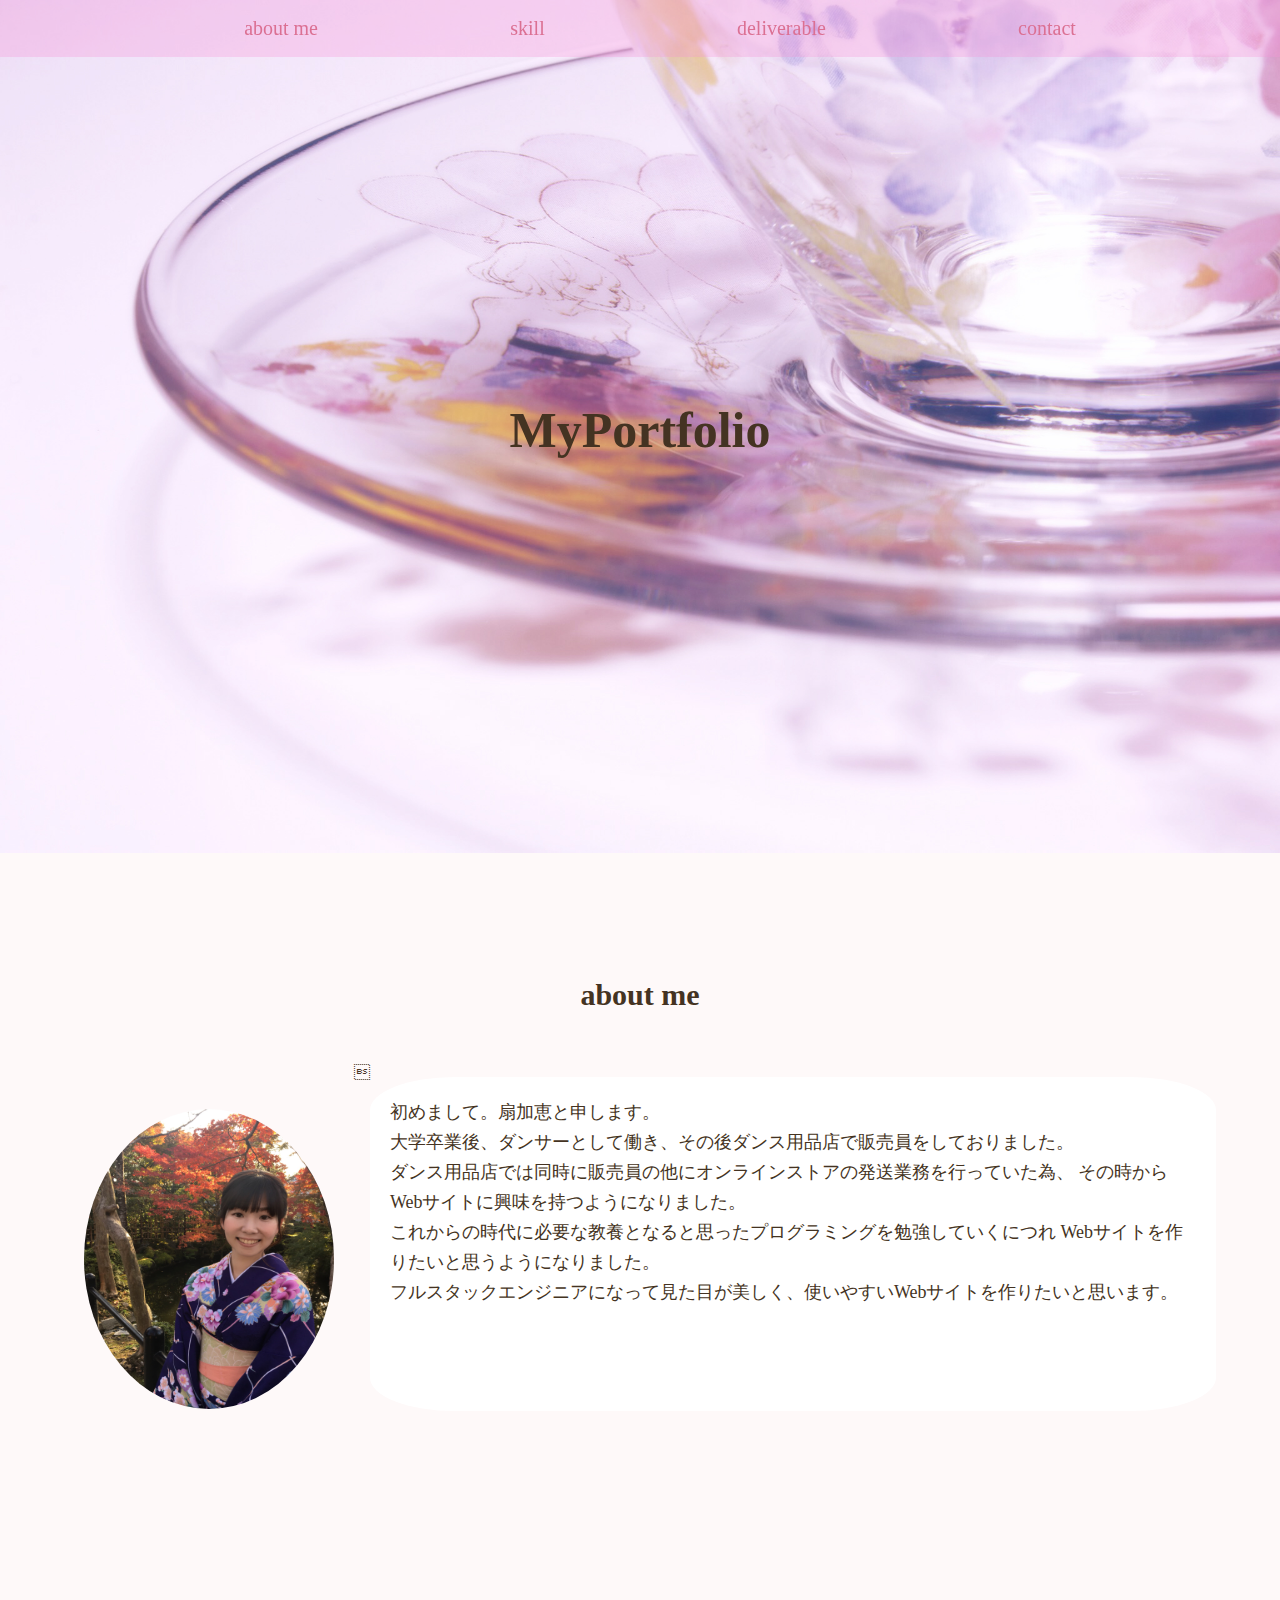
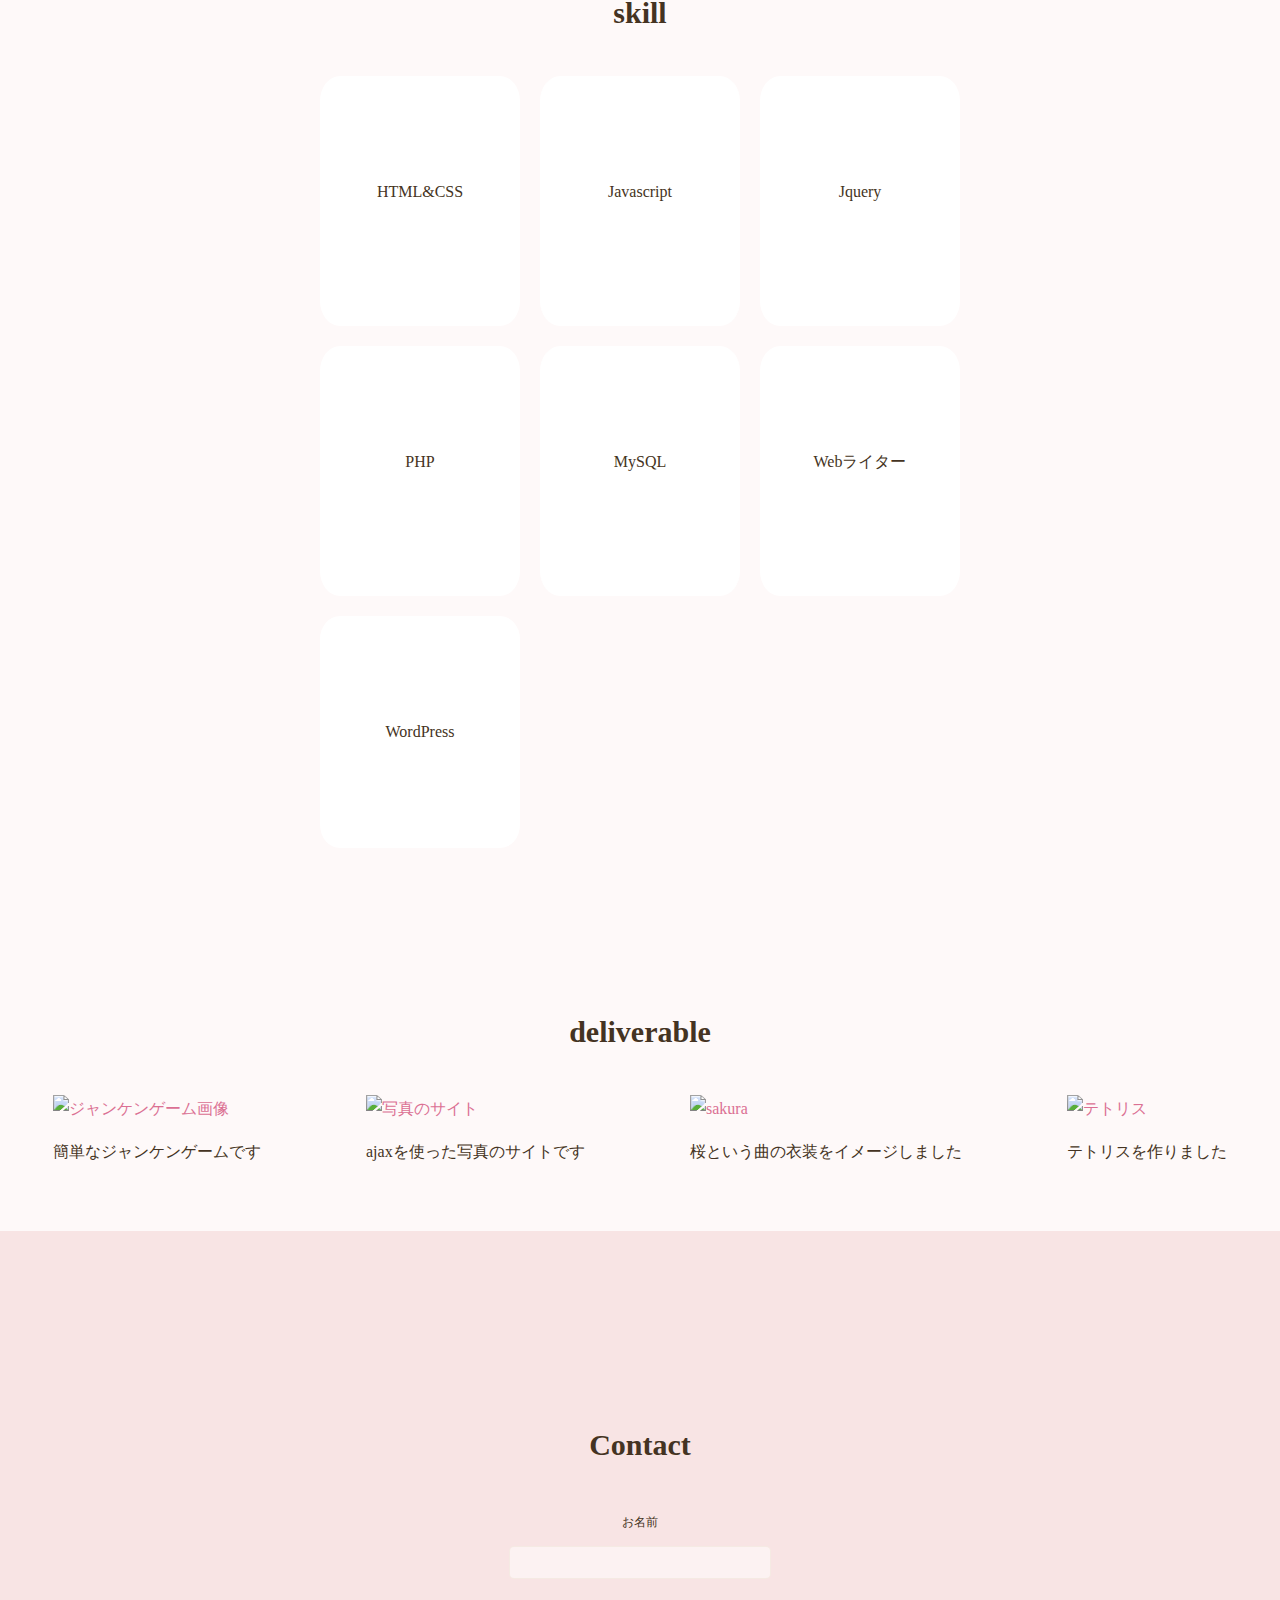
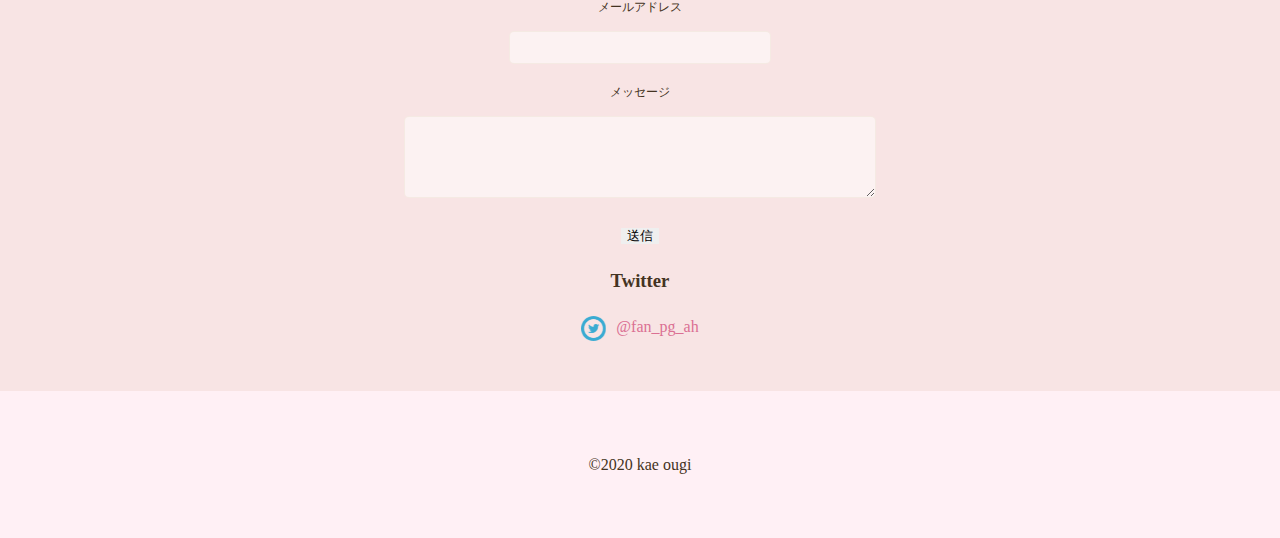
==== index.html @ e1517e0e "訂正 :wq" ====
<!DOCTYPE html>
<html lang="ja">
<head>
  <meta charset="UTF-8">
  <meta name="viewport" content="width=device-width, initial-scale=1.0">
  <title>portfolio</title>
  <link rel="stylesheet" href="css/style.css">
</head>
<body>
 <header>
  <nav>
    <ul class="main-nav">
      <div class="point">
        <li><a href="#about">about me</a></li>
      </div>
      <div class="point">
        <li><a href="#skill">skill</a></li>
      </div>
      <div class="point">
        <li><a href="#deliverable">deliverable</a></li>
      </div>
      <div class="point">
        <li><a href="#contact">contact</a></li>
      </div>
    </ul>
</nav>

 </header>
  <main>
      <div class="headerImg">
        <img src="img/p4031.jpg" alt="ポートフォリオ ホーム">
          <h1> MyPortfolio</h1>
      </div>


  <section class="content-section" id="about">
    <h2 class="title">about me</h2>
    <div class="profile_details">
      <!-- <img class="profile"src="img/flower201261777_TP_V.jpg" alt="プロフィール"> -->
      <img class="picture"src="img/IMG_1285.jpeg" alt="顔写真">
      <p>
        初めまして。扇加恵と申します。
        <br>
        大学卒業後、ダンサーとして働き、その後ダンス用品店で販売員をしておりました。
        <br>
        ダンス用品店では同時に販売員の他にオンラインストアの発送業務を行っていた為、
        その時からWebサイトに興味を持つようになりました。
        <br>
        これからの時代に必要な教養となると思ったプログラミングを勉強していくにつれ
        Webサイトを作りたいと思うようになりました。
        <br>
        フルスタックエンジニアになって見た目が美しく、使いやすいWebサイトを作りたいと思います。
      </p>
    </div>
  </section>
  <section class="content-section" id="skill">
    <h2 class="title">skill</h2>
    <div class="container">
      <div class="box">
        <p>HTML&CSS</p>
      </div>
      <div class="box">
        <p>Javascript</p>
      </div>
      <div class="box">
        <p>Jquery</p>
      </div>
      <div class="box">
        <p>PHP</p>
      </div>
      <div class="box">
        <p>MySQL</p>
      </div>
      <div class="box">
        <p>Webライター</p>
      </div>
      <div class="box">
        <p>WordPress</p>
      </div>
    </div>
  </section>
  <section class="content-section" id="deliverable">
    <h2 class="title">deliverable</h2>
    <div class="sakuhinn">
      <div class="zyanken work">
        <a target="_blank" href="zyankengame/index.html" >
          <img src="img/ジャンケンゲーム.png"  alt="ジャンケンゲーム画像" width=250px height=200px >
          <p>簡単なジャンケンゲームです</p>
        </a>
      </div>
      <div class="ajax work">
        <a target="_blank" href="sample04/index.html">
          <img src="img/ajaxを使った写真サイト.png" alt="写真のサイト"width=250px height=200px >
          <p>ajaxを使った写真のサイトです</p>
        </a>
      </div>
      <div class="sakura work">
        <a target="_blank" href="sakura/index.html">
          <img src="img/桜.png" alt="sakura"width=250px height=200px >
          <p>桜という曲の衣装をイメージしました</p>
        </a>
      </div>
      <div class="Tetris work">
        <a target="_blank" href="Tetris/index.html">
          <img src="img/テトリス.png" alt="テトリス"width=250px height=200px >
          <p>テトリスを作りました</p>
        </a>
      </div>
      
    </div>
  </section>
  <section class="content-section" id="contact">
    <div class="wrapper">
      <h2 class="title">Contact</h2>
      <form action="#">
          <div>
              <label for="name">お名前</label>
              <input type="text" id="name" name="your-name">
          </div>

          <div>
              <label for="email">メールアドレス</label>
              <input type="email" id="email" name="your-email">
          </div>

          <div>
              <label for="message">メッセージ</label>
              <textarea id="message" name="your-message"></textarea>
          </div>

          <input type="submit" class="button" value="送信">
      </form>
      <section id="sns">
        <div class="wrapper">
            <div class="sns-box">
                <h3 class="sub-title">Twitter</h3>
                <a class="twitter-timeline" data-height="315" href="https://twitter.com/fan_pg_ah" target="_blank"><img src="img/twitterのフリーアイコン素材.png">@fan_pg_ah</a> 
            </div>
        </div>
    </section>
  </div>
  </section>
</main>
<footer>
  &copy;2020 kae ougi
</footer>
<script src="js/jquery.min.js"></script>
<script>
  $(function(){
    $('h1').hide().fadeIn(3000);
  });

</script>
  
</body>
</html>
---- css/style.css ----
@charset "UTF-8";
html{
  font-size: 10px;
}
body{
  margin: 0;
  padding: 0;
  font-family: 'Philosopher', serif;
  color: #432;
  background: rgba(252, 227, 227, 0.201);
  line-height: 1.7em;
  font-size: 1.6rem;
}
header{
  background-color:rgba(250, 148, 216, 0.31);
  width: 100%;
  position: fixed;
  top: 0;
  z-index: 100;
}
.title{
  font-weight: bold;
  font-size: 3rem;
  text-align: center;
  margin: 5rem 0;
  padding-top: 2rem;
}
a {
  text-decoration: none;
  color:palevioletred
}
.headerImg{
  position: relative;
}
.headerImg h1{
  position: absolute;
  top:50%;
  left: 50%;
  transform: translate(-50%,-50%);
  margin:0;
  padding:0;
  font-size: 5rem;
}
.headerImg img{
  width: 100%;
}
.main-nav{
  display: flex;
  width: 80%;
  margin:1.5rem auto;
  list-style: none;
  justify-content: space-around;
  font-size: 2rem;
}
.content-section{
  padding: 5rem 0;
}
.point{
  cursor: pointer;
}
.profile_details{
  display: flex;
  justify-content: space-around;
  width: 90%;
  margin: 0 auto;
}
.profile_details p{
  background-color: white;
  width: 70%;
  padding: 2rem;
  font-size: 1.8rem;
  border-radius: 10%;
  line-height: 3rem;
}
.profile_details .picture{
  width: 25rem;
  height: 30rem;
  border-radius: 50%;
  padding: 2rem;
  margin-top: 3rem;
}
#skill >.container{
  display: grid;
  grid-template-columns: repeat(3,20rem);
  grid-template-rows: repeat(2,25rem);
  gap: 2rem ;
  justify-content: center;
  align-content: center;
}
.container >.box{
  background: white;
  border-radius: 10%;
  text-align: center;
  line-height: 20rem;
}

.sakuhinn{
  display: flex;
  justify-content: space-around;
}
.sakuhinn :hover{
  opacity: 0.8;
}
.sakuhinn p{
  text-align: center;
  color: #432;
}

#contact > .wrapper{
  text-align: center;
}

#contact {
  background-image: url(../img/NS6012_otoomenosusume_TP_V.jpg);
  background-color: rgba(247, 224, 224, 0.886);
  background-blend-mode: soft-light;
  min-height: 60rem;
  padding-bottom: 5rem;
}
#contact .title{
  padding-top: 10rem;
}

form div {
  margin-bottom: 1.5rem;
}
label {
  font-size: 1.2rem;
  margin-bottom: 10px;
  display: block;
}
input[type="text"],
input[type="email"],
textarea {
  background: rgba(255,255,255,.5);
  border: 1px rgba(238, 226, 211, 0.468) solid;
  border-radius: 0.5rem;
  padding: 1rem;
  font-size: 1rem;
}
input[type="text"],
input[type="email"] {
  width: 100%;
  max-width: 24rem;
}
textarea {
  width: 100%;
  max-width: 45rem;
  height: 6rem;
}
input[type="submit"] {
  border: none;
  cursor: pointer;
  line-height: 1;
}
.twitter-timeline img{
  width: 2.5rem;
  height: 2.5rem;
  vertical-align: middle;
  margin-right: 1rem;
}
footer{
  padding: 6rem 0;
  background: lavenderblush;
  text-align: center;
}

/* モバイル */
@media only screen and (max-width:600px){
  html{
    font-size: 6px;
  }
  body{
    margin: 0;
  }
  .main-nav{
    margin: 2rem auto;
    text-align: center;
  }
  .profile_details{
    display: flex;
    flex-direction: column;
  }
  .profile_details p{
    padding: 3rem;
    line-height: 6rem;
    font-size: 2.5rem;
    margin: auto;
  }
  .sakuhinn{
    display: block;
    width: 230px;
    margin: 2rem auto;
  }
  .work{
    margin-top: 5rem;
  }
  .profile_details .picture{
    margin: auto;
  }
  #skill >.container{
    grid-template-columns: repeat(2,25rem);
    grid-template-rows: repeat(3,30rem);
    gap: 3rem ;
  }
  .container >.box{
    background: white;
    line-height: 30rem;
  }
  #contact {
    min-height: 65rem;
  }
}
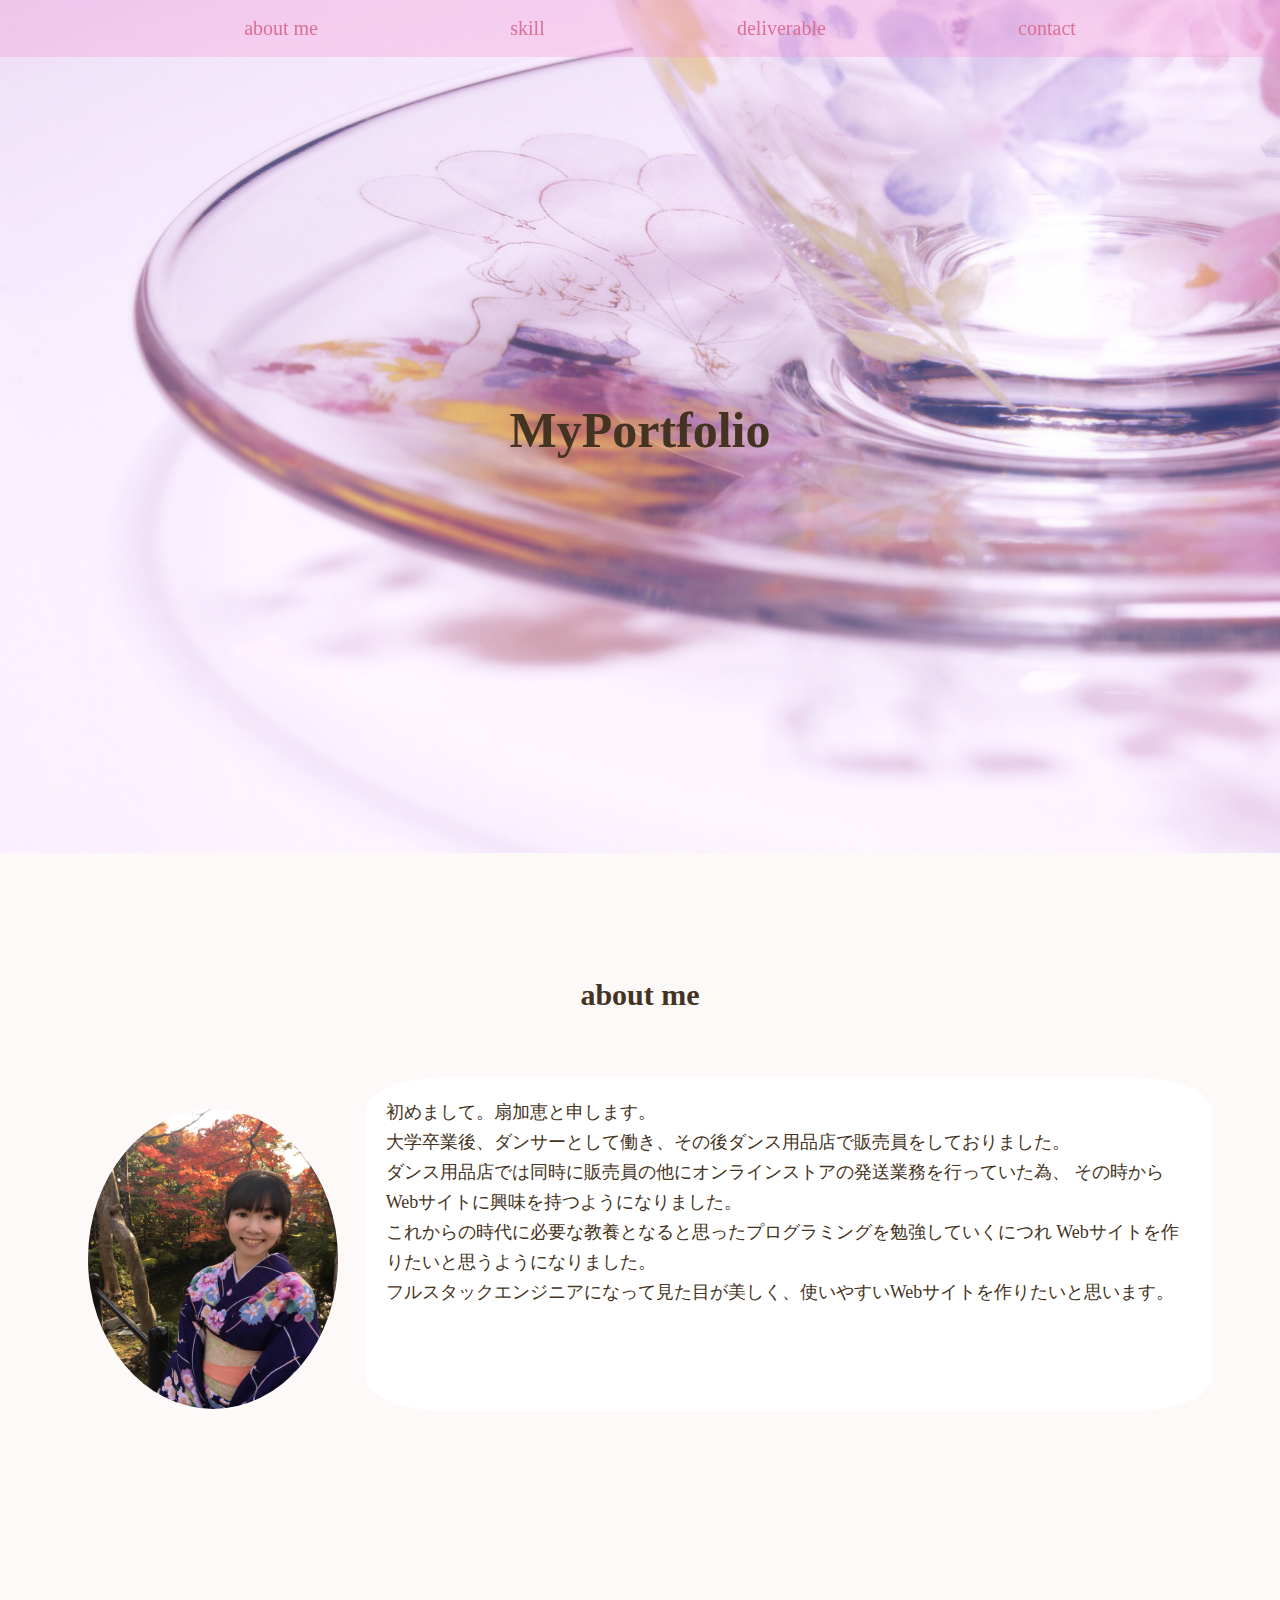
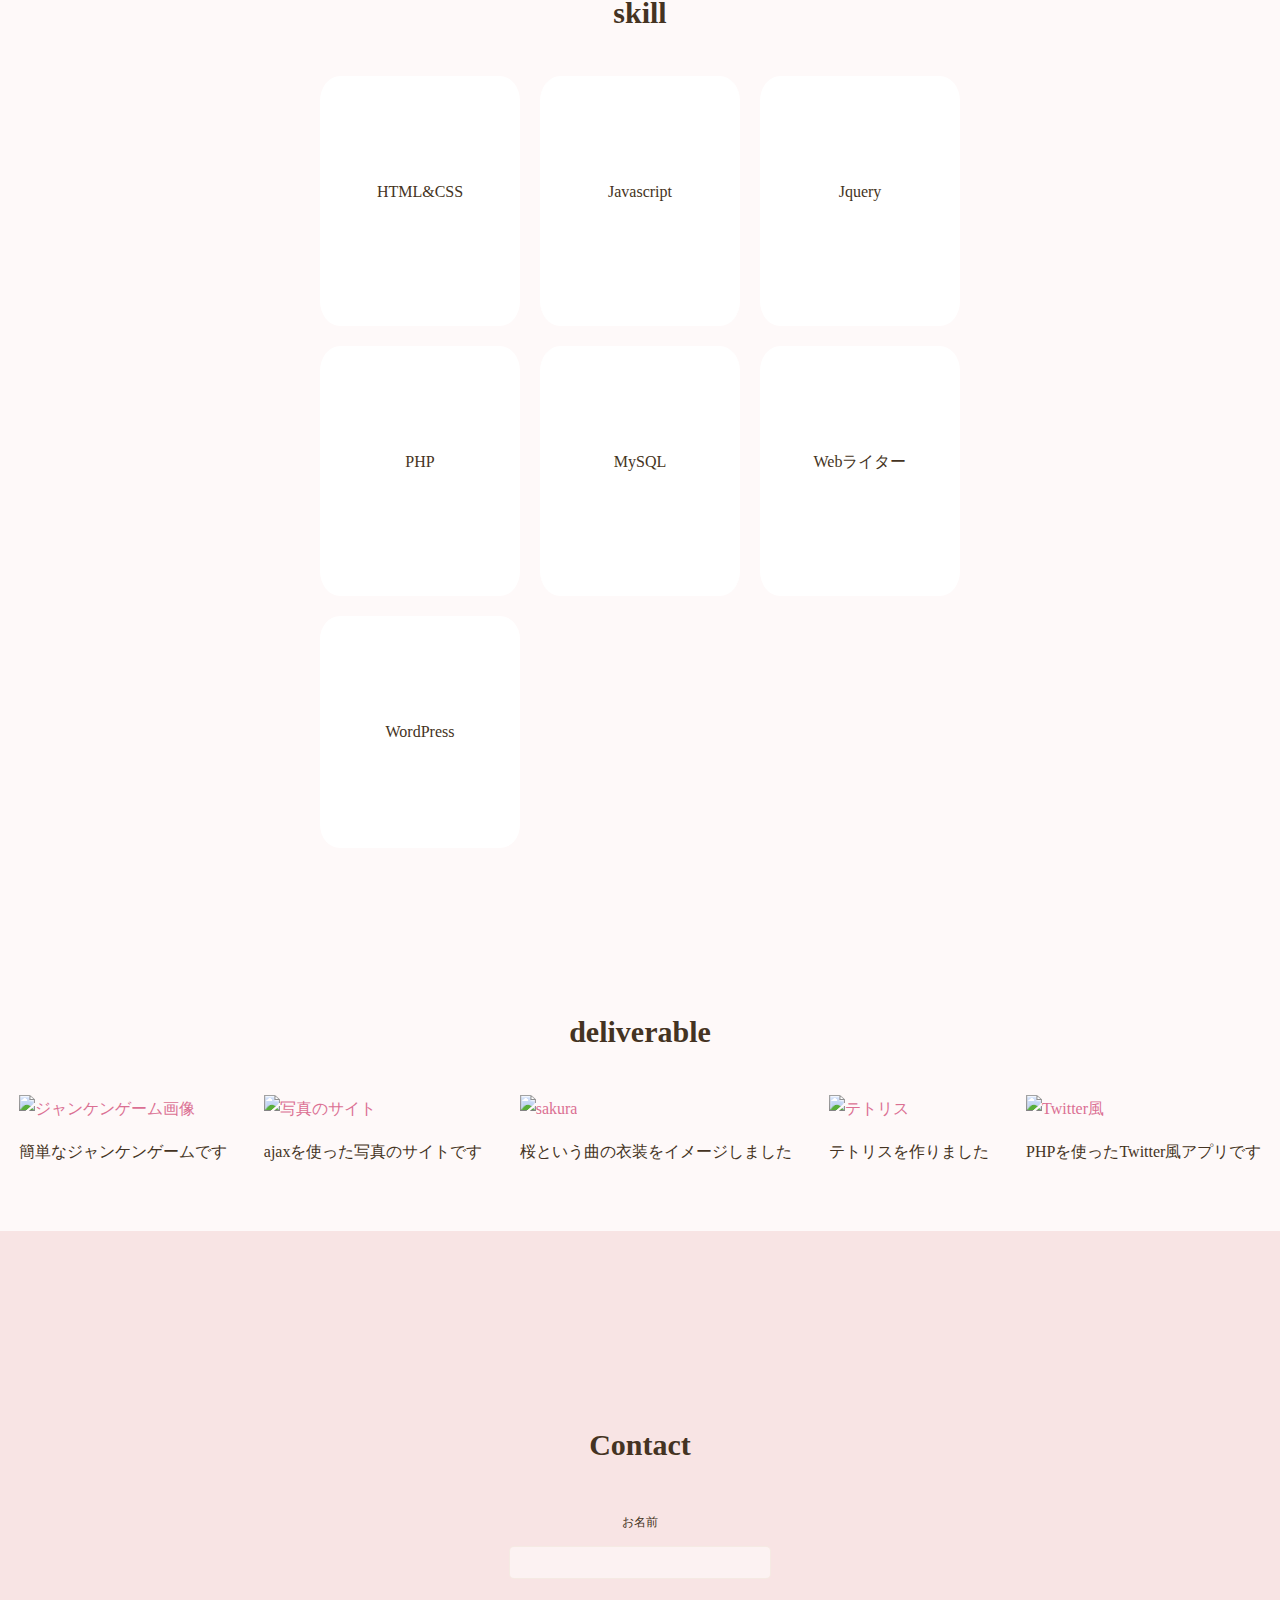
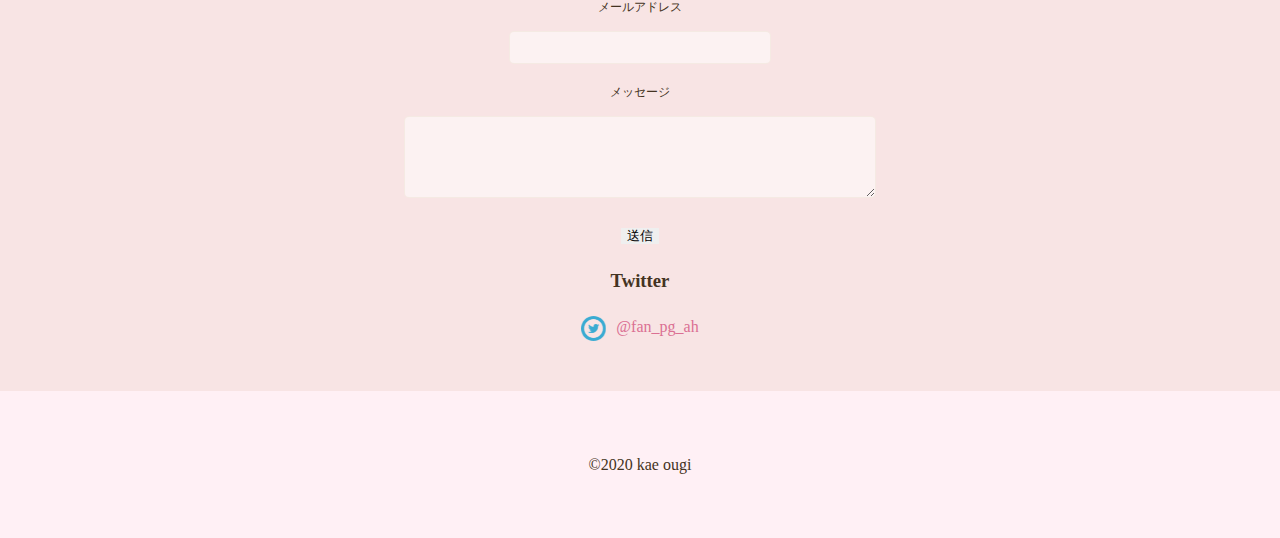
==== commit 1a1ffcf1: "Merge 4d0f7ba7e40240c277236524997c46a5d7ef3834 into 3f9db472af883ef8338bfa660da0e961377d938d" ====
--- a/index.html
+++ b/index.html
@@ -38,7 +38,7 @@
     <div class="profile_details">
       <!-- <img class="profile"src="img/flower201261777_TP_V.jpg" alt="プロフィール"> -->
       <img class="picture"src="img/IMG_1285.jpeg" alt="顔写真">
-      <p>
+      <p>
         初めまして。扇加恵と申します。
         <br>
         大学卒業後、ダンサーとして働き、その後ダンス用品店で販売員をしておりました。
@@ -106,6 +106,12 @@
           <p>テトリスを作りました</p>
         </a>
       </div>
+      <div class="Twitter work">
+        <a target="_blank" href="http://kae.php.xdomain.jp/mini_bbs/login.php">
+          <img src="img/php Twitter風.png" alt="Twitter風"width=250px height=200px >
+          <p>PHPを使ったTwitter風アプリです</p>
+        </a>
+      </div>
       
     </div>
   </section>
@@ -153,4 +159,4 @@
 </script>
   
 </body>
-</html>+</html>
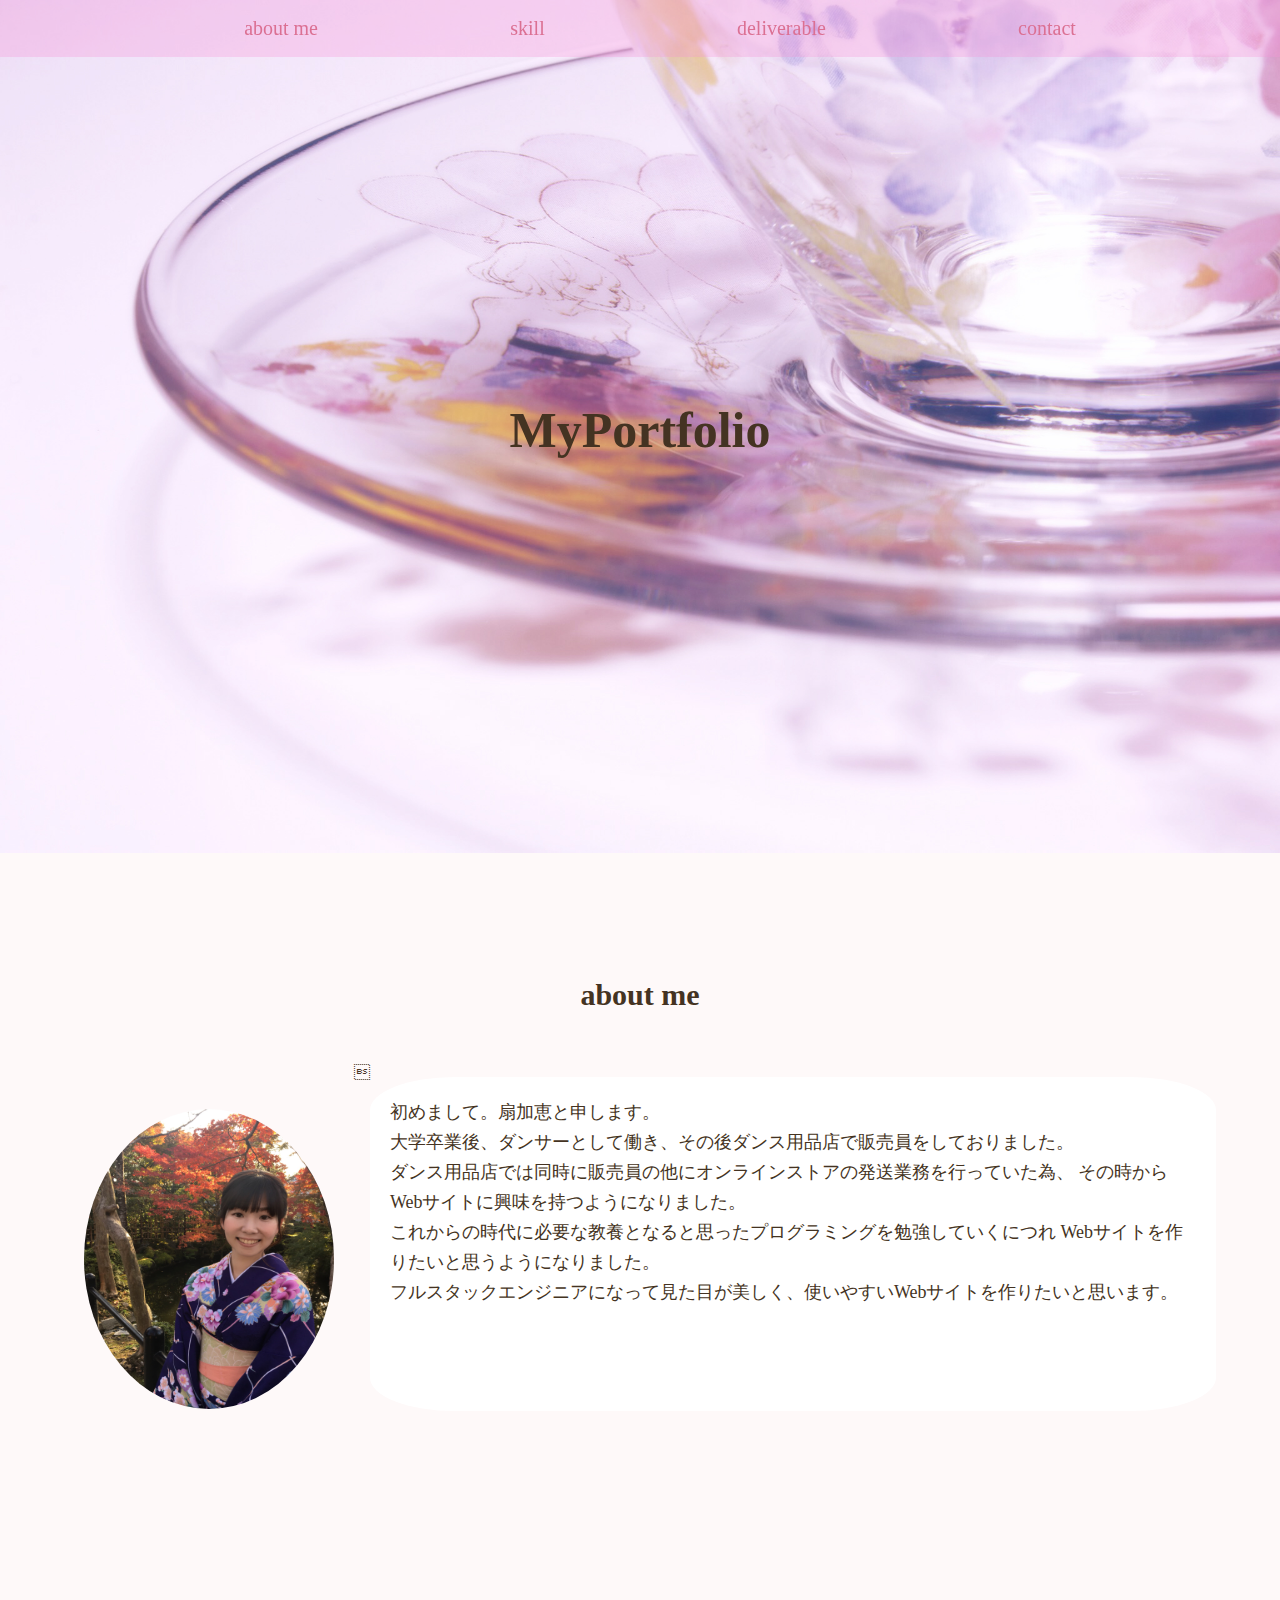
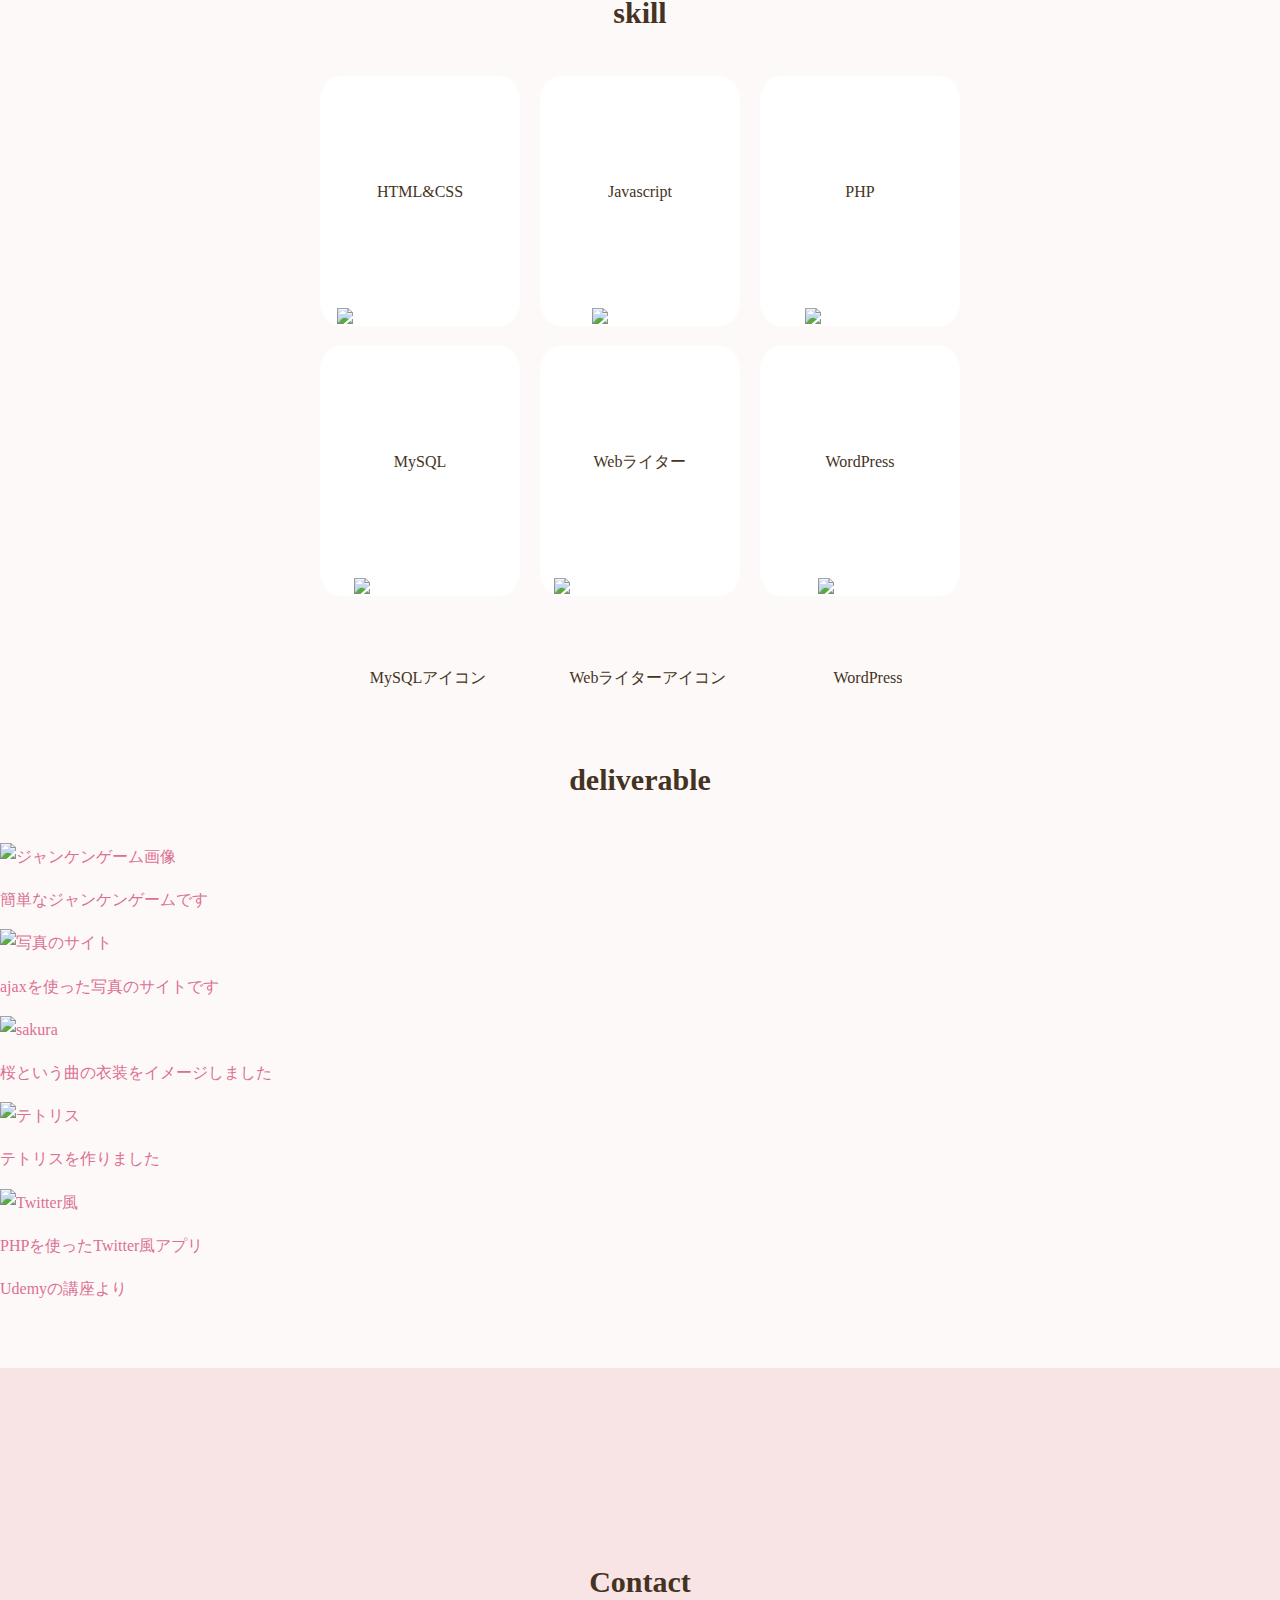
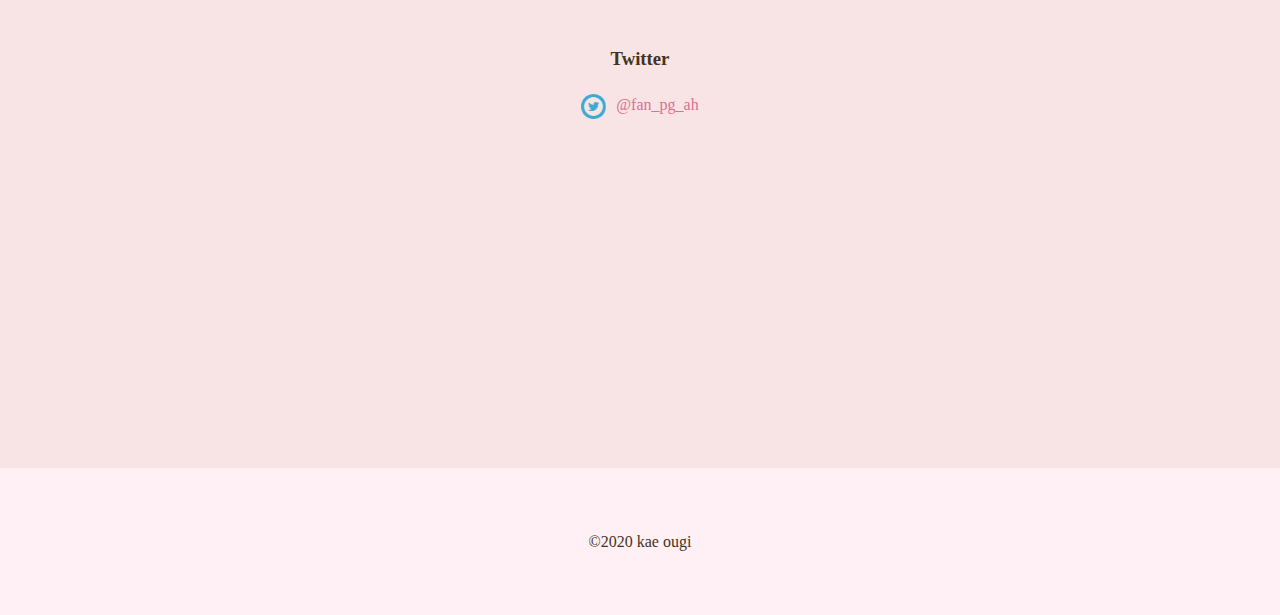
==== commit ded641a8: "画像訂正 :wq" ====
--- a/index.html
+++ b/index.html
@@ -38,7 +38,7 @@
     <div class="profile_details">
       <!-- <img class="profile"src="img/flower201261777_TP_V.jpg" alt="プロフィール"> -->
       <img class="picture"src="img/IMG_1285.jpeg" alt="顔写真">
-      <p>
+      <p>
         初めまして。扇加恵と申します。
         <br>
         大学卒業後、ダンサーとして働き、その後ダンス用品店で販売員をしておりました。
@@ -57,59 +57,75 @@
     <h2 class="title">skill</h2>
     <div class="container">
       <div class="box">
-        <p>HTML&CSS</p>
+        <div class="item">
+          <p>HTML&CSS</p>
+          <img src="img/エンベットアイコン.png" alt="HTML&CSSアイコン">
+        </div>
       </div>
       <div class="box">
-        <p>Javascript</p>
+        <div class="item">
+          <p>Javascript</p>
+          <img src="img/JSアイコン.png" alt="JSアイコン">
+        </div>
       </div>
       <div class="box">
-        <p>Jquery</p>
+        <div class="item">
+          <p>PHP</p>
+          <img src="https://github.com/kaefan74/portfolio/blob/master/img/%E3%83%97%E3%83%AD%E3%82%B0%E3%83%A9%E3%83%A0%E3%82%A2%E3%82%A4%E3%82%B3%E3%83%B3.png" alt="PHPアイコン">
+        </div>
       </div>
       <div class="box">
-        <p>PHP</p>
+        <div class="item">
+          <p>MySQL</p>
+          <img src="img/データベースの無料アイコン2.png" alt="MySQLアイコン">
+        </div>
       </div>
       <div class="box">
-        <p>MySQL</p>
+        <div class="item">
+          <p>Webライター</p>
+          <img src="img/枠つきの羽根ペンのアイコン素材.png" alt="Webライターアイコン">
+        </div>
       </div>
       <div class="box">
-        <p>Webライター</p>
-      </div>
-      <div class="box">
-        <p>WordPress</p>
+        <div class="item">
+          <p>WordPress</p>
+          <img src="img/ワードプレスのアイコン.png" alt="WordPress">
+        </div>
       </div>
     </div>
   </section>
   <section class="content-section" id="deliverable">
     <h2 class="title">deliverable</h2>
-    <div class="sakuhinn">
-      <div class="zyanken work">
+    <div class="deliverable">
+      <div class="work">
         <a target="_blank" href="zyankengame/index.html" >
           <img src="img/ジャンケンゲーム.png"  alt="ジャンケンゲーム画像" width=250px height=200px >
           <p>簡単なジャンケンゲームです</p>
         </a>
       </div>
-      <div class="ajax work">
+      <div class="work">
         <a target="_blank" href="sample04/index.html">
           <img src="img/ajaxを使った写真サイト.png" alt="写真のサイト"width=250px height=200px >
           <p>ajaxを使った写真のサイトです</p>
         </a>
       </div>
-      <div class="sakura work">
+      <div class="work">
         <a target="_blank" href="sakura/index.html">
           <img src="img/桜.png" alt="sakura"width=250px height=200px >
           <p>桜という曲の衣装をイメージしました</p>
         </a>
       </div>
-      <div class="Tetris work">
+      <div class="work">
         <a target="_blank" href="Tetris/index.html">
           <img src="img/テトリス.png" alt="テトリス"width=250px height=200px >
           <p>テトリスを作りました</p>
         </a>
       </div>
-      <div class="Twitter work">
+      <div class="work">
         <a target="_blank" href="http://kae.php.xdomain.jp/mini_bbs/login.php">
           <img src="img/php Twitter風.png" alt="Twitter風"width=250px height=200px >
-          <p>PHPを使ったTwitter風アプリです</p>
+          <p>PHPを使ったTwitter風アプリ</p>
+          <p>Udemyの講座より</p>
         </a>
       </div>
       
@@ -118,24 +134,6 @@
   <section class="content-section" id="contact">
     <div class="wrapper">
       <h2 class="title">Contact</h2>
-      <form action="#">
-          <div>
-              <label for="name">お名前</label>
-              <input type="text" id="name" name="your-name">
-          </div>
-
-          <div>
-              <label for="email">メールアドレス</label>
-              <input type="email" id="email" name="your-email">
-          </div>
-
-          <div>
-              <label for="message">メッセージ</label>
-              <textarea id="message" name="your-message"></textarea>
-          </div>
-
-          <input type="submit" class="button" value="送信">
-      </form>
       <section id="sns">
         <div class="wrapper">
             <div class="sns-box">
@@ -159,4 +157,4 @@
 </script>
   
 </body>
-</html>
+</html>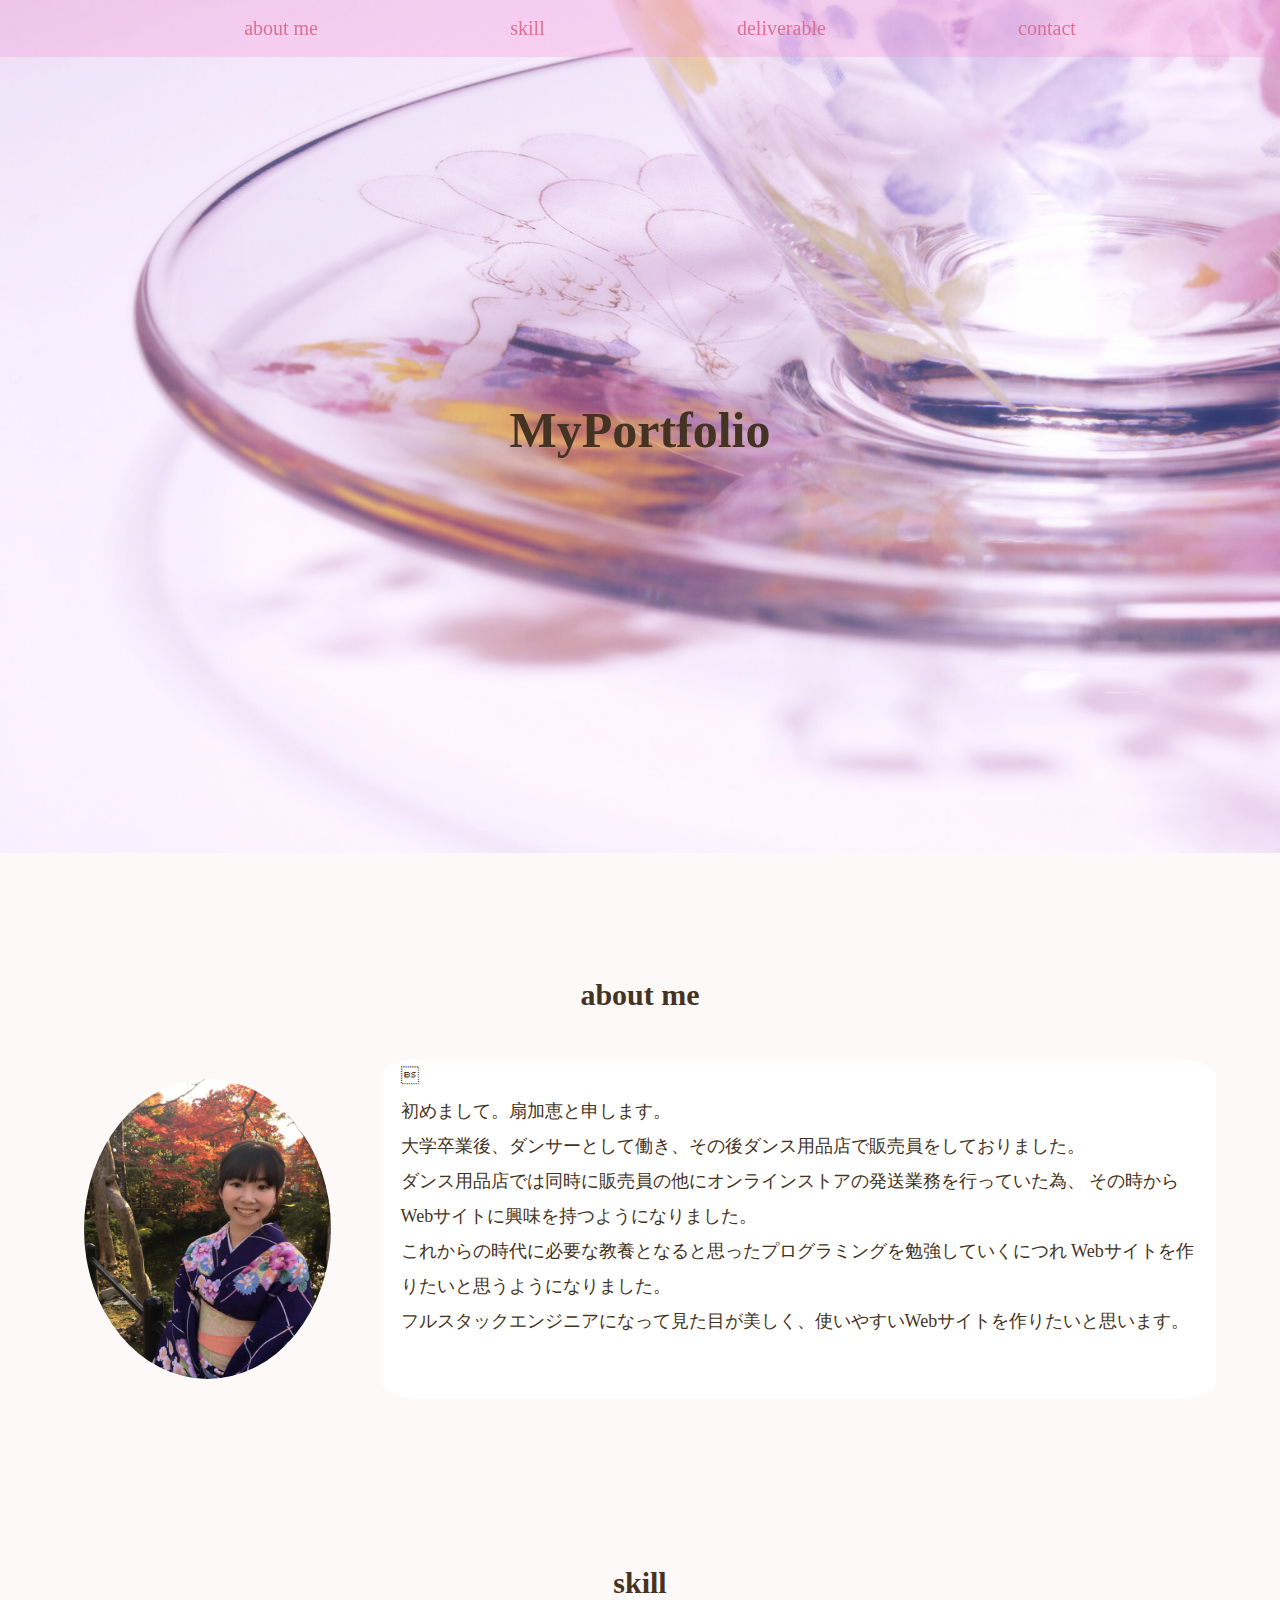
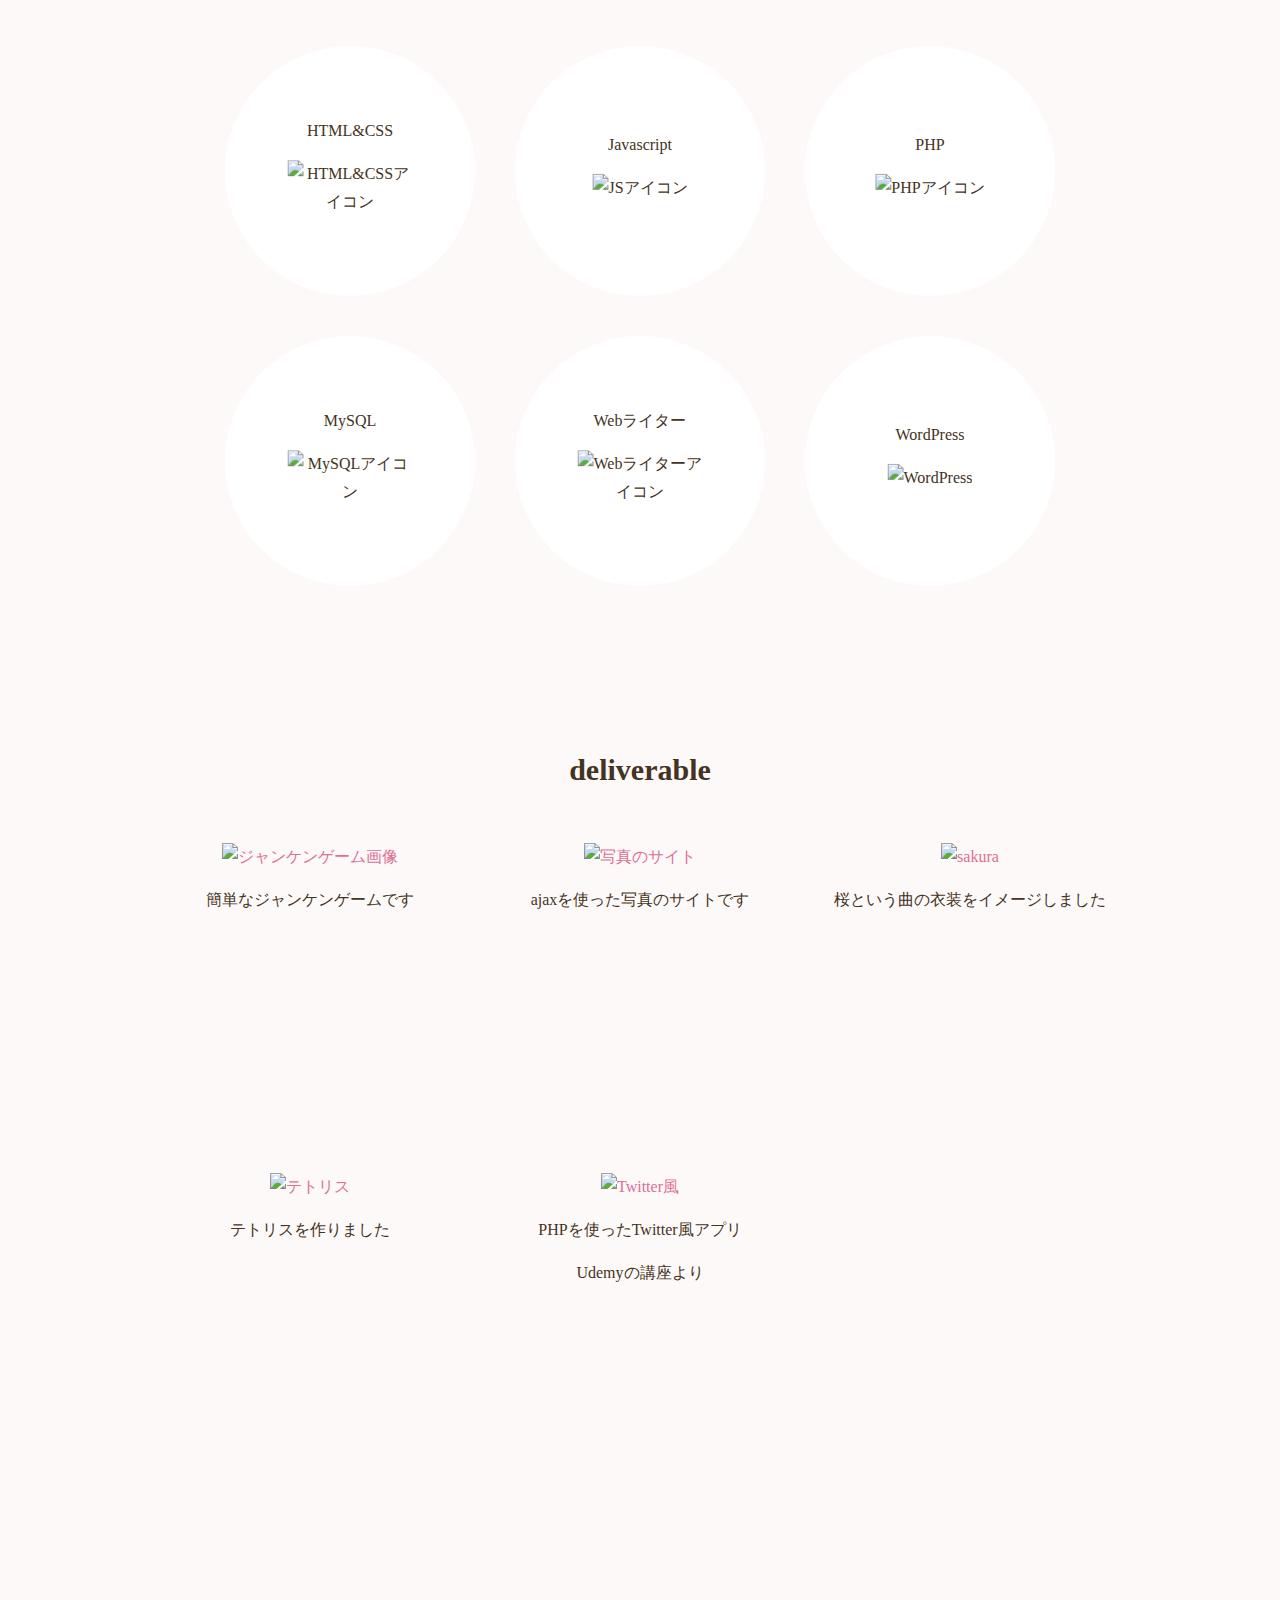
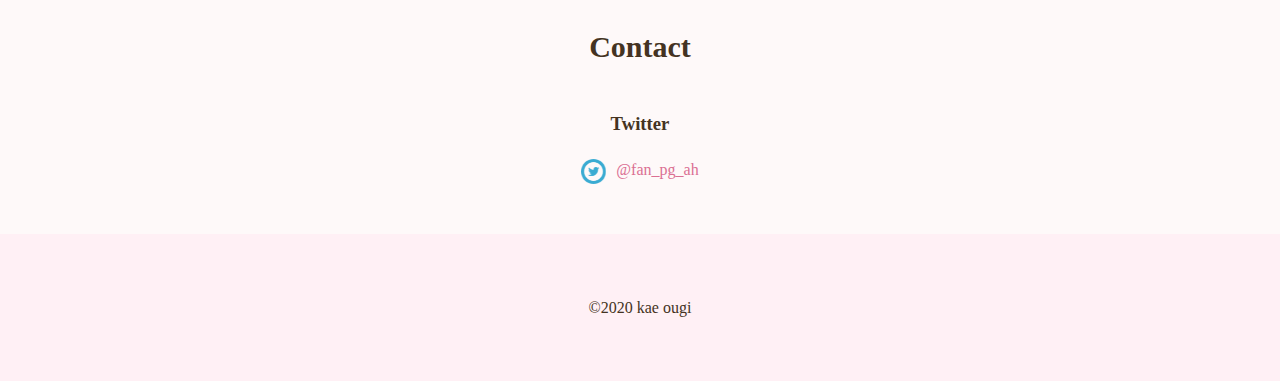
==== commit 9c8011e5: "プロフィール訂正 :wq" ====
--- a/index.html
+++ b/index.html
@@ -38,19 +38,21 @@
     <div class="profile_details">
       <!-- <img class="profile"src="img/flower201261777_TP_V.jpg" alt="プロフィール"> -->
       <img class="picture"src="img/IMG_1285.jpeg" alt="顔写真">
-      <p>
-        初めまして。扇加恵と申します。
-        <br>
-        大学卒業後、ダンサーとして働き、その後ダンス用品店で販売員をしておりました。
-        <br>
-        ダンス用品店では同時に販売員の他にオンラインストアの発送業務を行っていた為、
-        その時からWebサイトに興味を持つようになりました。
-        <br>
-        これからの時代に必要な教養となると思ったプログラミングを勉強していくにつれ
-        Webサイトを作りたいと思うようになりました。
-        <br>
-        フルスタックエンジニアになって見た目が美しく、使いやすいWebサイトを作りたいと思います。
-      </p>
+      <div class="text">
+        <p>
+          初めまして。扇加恵と申します。
+          <br>
+          大学卒業後、ダンサーとして働き、その後ダンス用品店で販売員をしておりました。
+          <br>
+          ダンス用品店では同時に販売員の他にオンラインストアの発送業務を行っていた為、
+          その時からWebサイトに興味を持つようになりました。
+          <br>
+          これからの時代に必要な教養となると思ったプログラミングを勉強していくにつれ
+          Webサイトを作りたいと思うようになりました。
+          <br>
+          フルスタックエンジニアになって見た目が美しく、使いやすいWebサイトを作りたいと思います。
+        </p>
+      </div>
     </div>
   </section>
   <section class="content-section" id="skill">
@@ -71,7 +73,7 @@
       <div class="box">
         <div class="item">
           <p>PHP</p>
-          <img src="https://github.com/kaefan74/portfolio/blob/master/img/%E3%83%97%E3%83%AD%E3%82%B0%E3%83%A9%E3%83%A0%E3%82%A2%E3%82%A4%E3%82%B3%E3%83%B3.png" alt="PHPアイコン">
+          <img src="img/プログラムアイコン.png" alt="PHPアイコン">
         </div>
       </div>
       <div class="box">
--- a/css/style.css
+++ b/css/style.css
@@ -29,6 +29,7 @@
   text-decoration: none;
   color:palevioletred
 }
+
 .headerImg{
   position: relative;
 }
@@ -64,95 +65,79 @@
   width: 90%;
   margin: 0 auto;
 }
-.profile_details p{
+
+.text{  
   background-color: white;
   width: 70%;
-  padding: 2rem;
+  padding: 0 2rem;
   font-size: 1.8rem;
-  border-radius: 10%;
-  line-height: 3rem;
+  border-radius: 5%;
+  line-height: 3.5rem;
 }
+.text p{
+  margin: 0;
+}
+
 .profile_details .picture{
   width: 25rem;
   height: 30rem;
   border-radius: 50%;
   padding: 2rem;
-  margin-top: 3rem;
+  margin-right: 3rem;
 }
 #skill >.container{
   display: grid;
-  grid-template-columns: repeat(3,20rem);
+  grid-template-columns: repeat(3,25rem);
   grid-template-rows: repeat(2,25rem);
-  gap: 2rem ;
+  gap: 4rem ;
   justify-content: center;
   align-content: center;
 }
+
 .container >.box{
   background: white;
-  border-radius: 10%;
+  border-radius: 50%;
   text-align: center;
-  line-height: 20rem;
+  position: relative;
 }
 
-.sakuhinn{
-  display: flex;
-  justify-content: space-around;
+.container >.box >.item{
+  position: absolute;
+  top:45%;
+  left: 50%;
+  transform: translate(-50%,-50%);
 }
-.sakuhinn :hover{
+
+.container >.box >.item img{
+  width: 100%;
+}
+
+.deliverable{
+  display: grid;
+  grid-template-columns: repeat(3,30rem);
+  grid-template-rows: repeat(2,30rem);
+  gap: 3rem ;
+  justify-content: center;
+  align-content: center;
+}
+.deliverable :hover{
   opacity: 0.8;
 }
-.sakuhinn p{
+
+.work{
   text-align: center;
+}
+.work p{
   color: #432;
+}
+.work img {
+  margin-top: 1rem;
 }
 
 #contact > .wrapper{
   text-align: center;
 }
 
-#contact {
-  background-image: url(../img/NS6012_otoomenosusume_TP_V.jpg);
-  background-color: rgba(247, 224, 224, 0.886);
-  background-blend-mode: soft-light;
-  min-height: 60rem;
-  padding-bottom: 5rem;
-}
-#contact .title{
-  padding-top: 10rem;
-}
-
-form div {
-  margin-bottom: 1.5rem;
-}
-label {
-  font-size: 1.2rem;
-  margin-bottom: 10px;
-  display: block;
-}
-input[type="text"],
-input[type="email"],
-textarea {
-  background: rgba(255,255,255,.5);
-  border: 1px rgba(238, 226, 211, 0.468) solid;
-  border-radius: 0.5rem;
-  padding: 1rem;
-  font-size: 1rem;
-}
-input[type="text"],
-input[type="email"] {
-  width: 100%;
-  max-width: 24rem;
-}
-textarea {
-  width: 100%;
-  max-width: 45rem;
-  height: 6rem;
-}
-input[type="submit"] {
-  border: none;
-  cursor: pointer;
-  line-height: 1;
-}
 .twitter-timeline img{
   width: 2.5rem;
   height: 2.5rem;
@@ -187,6 +172,9 @@
     font-size: 2.5rem;
     margin: auto;
   }
+  .text{
+    margin: 2rem auto;
+  }
   .sakuhinn{
     display: block;
     width: 230px;
@@ -203,11 +191,4 @@
     grid-template-rows: repeat(3,30rem);
     gap: 3rem ;
   }
-  .container >.box{
-    background: white;
-    line-height: 30rem;
-  }
-  #contact {
-    min-height: 65rem;
-  }
 }
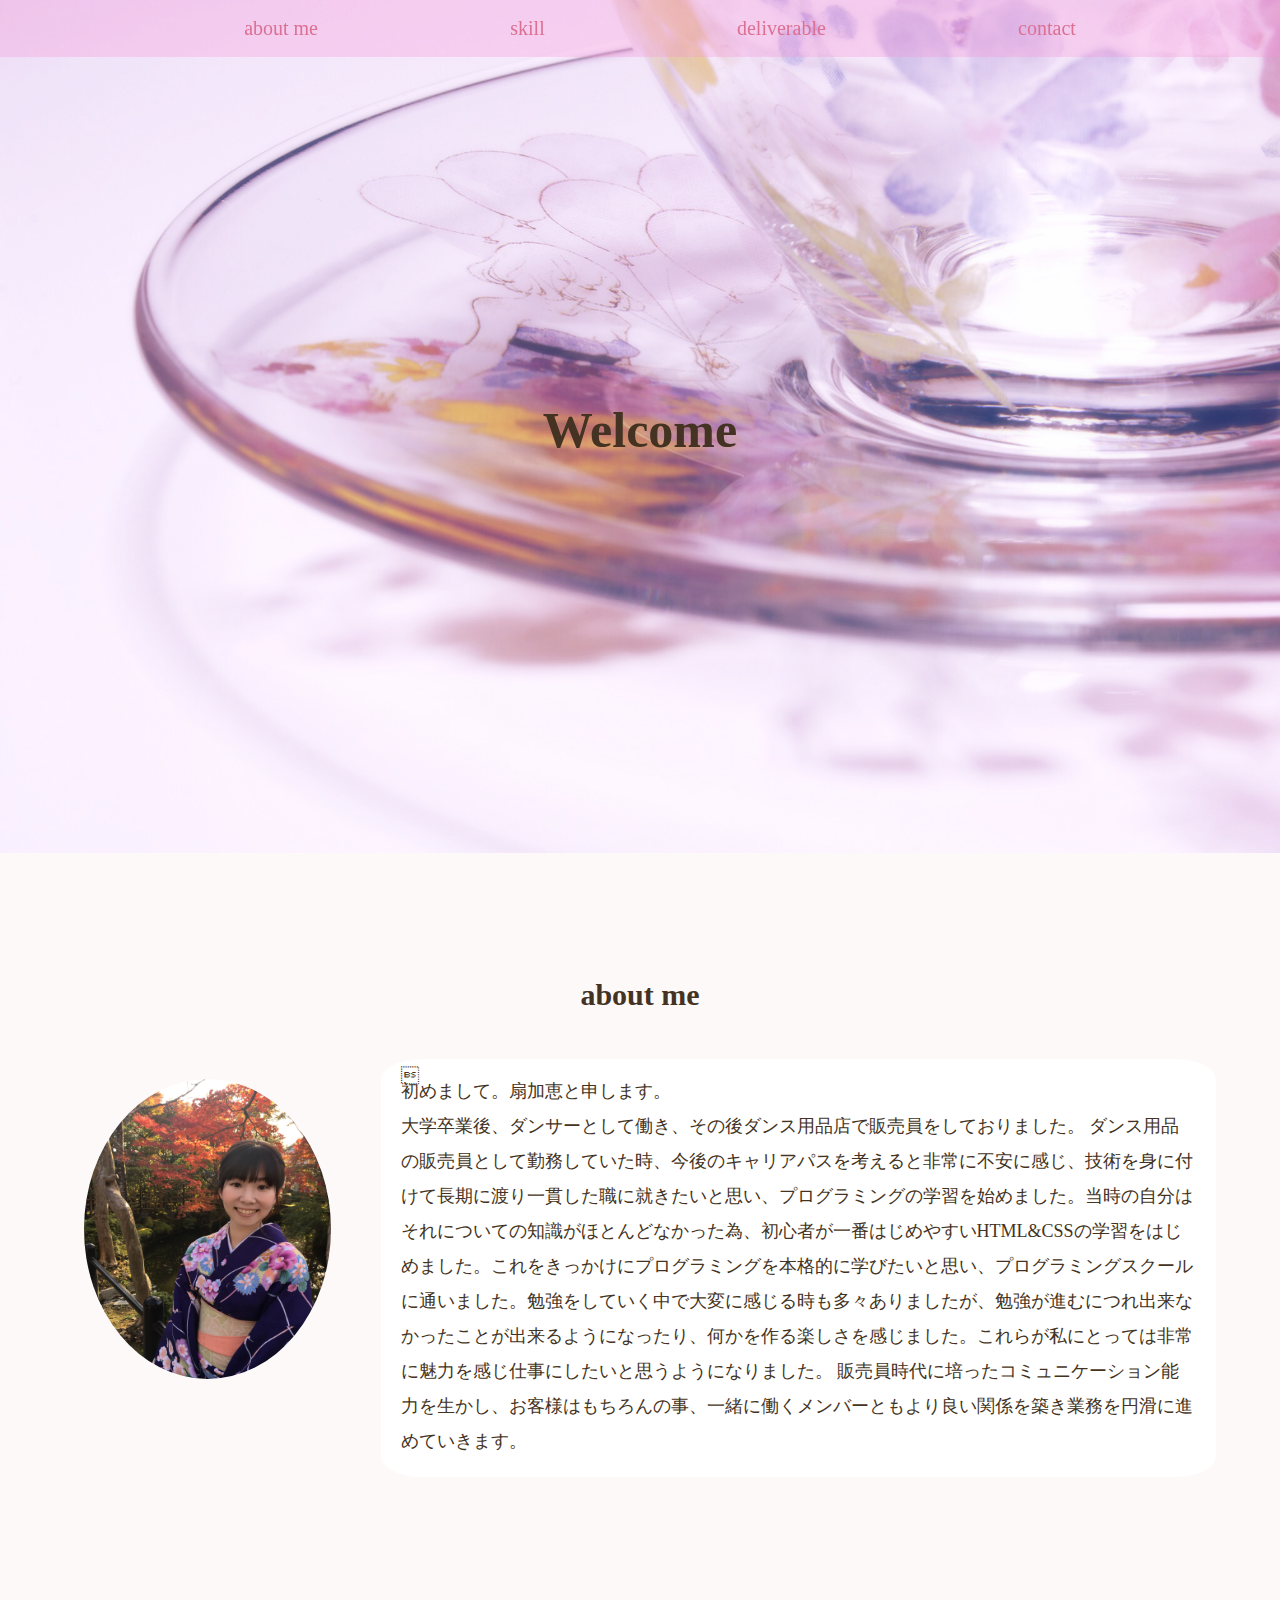
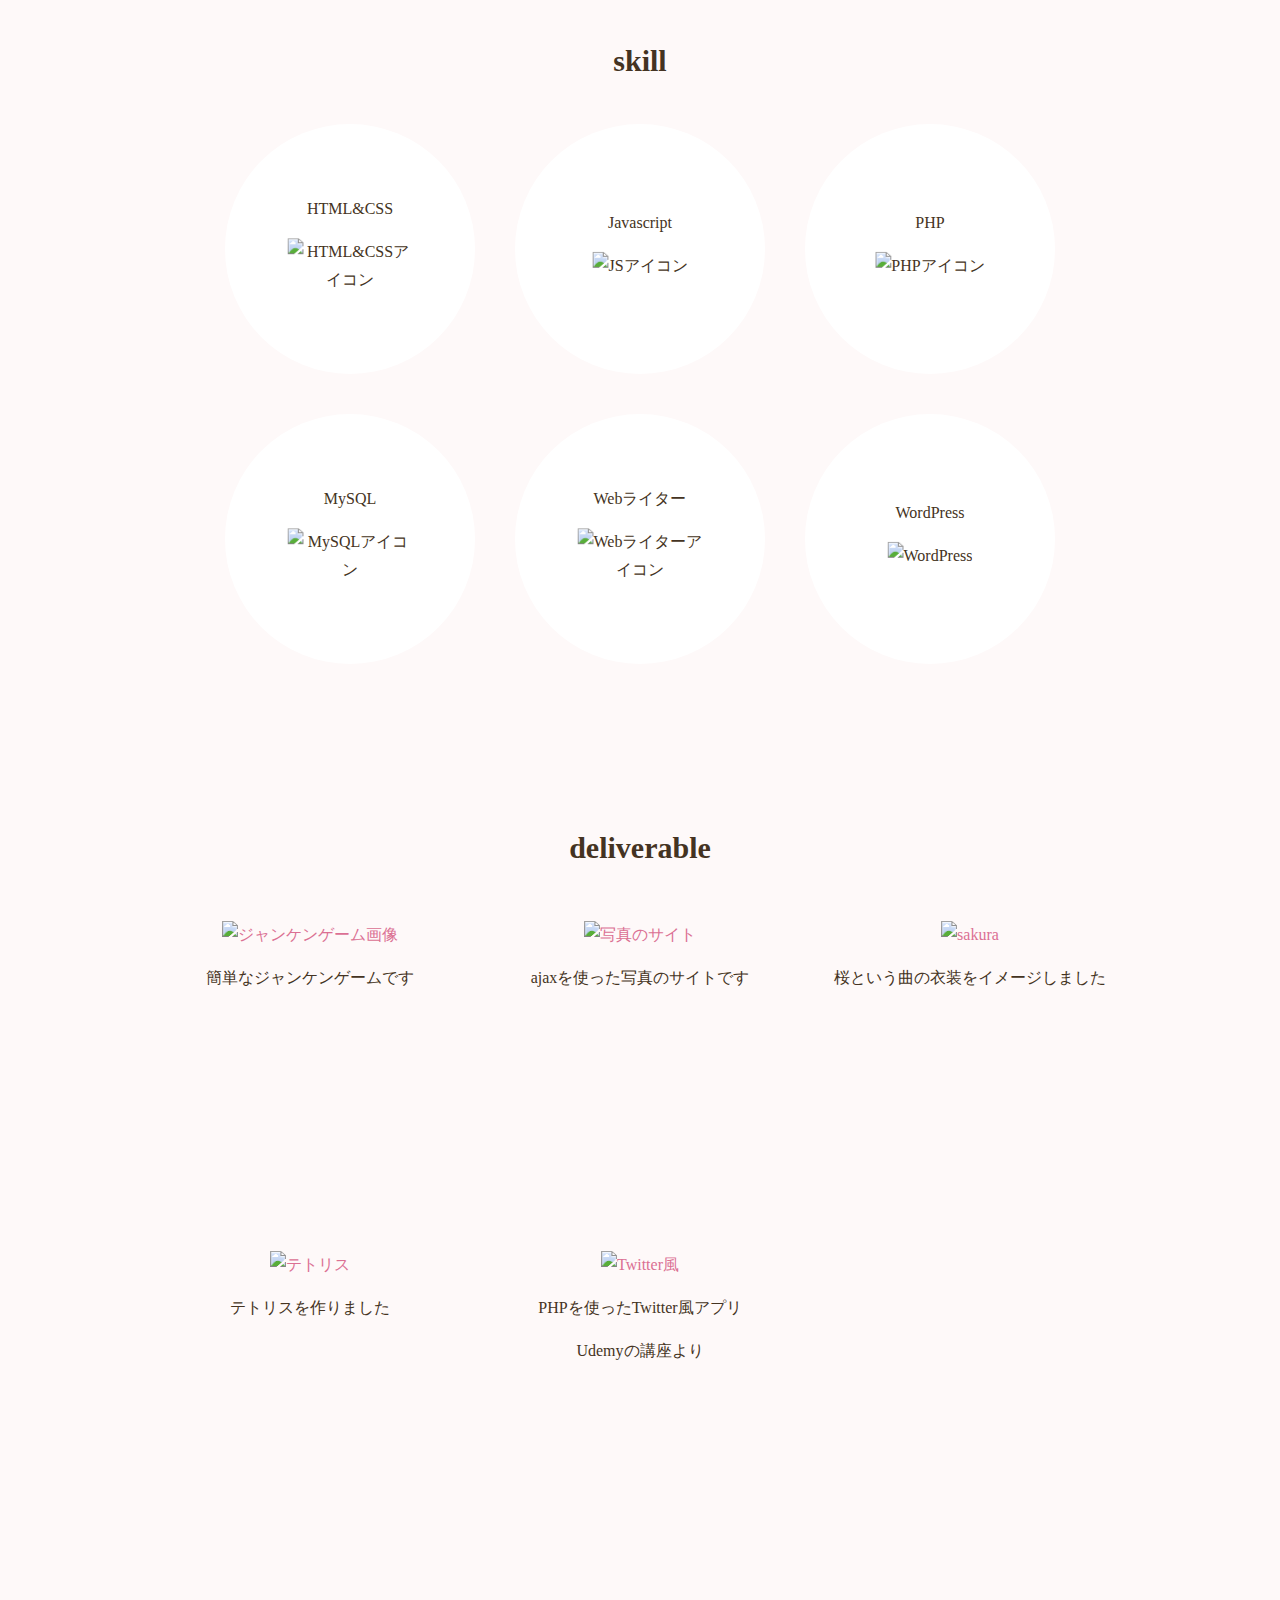
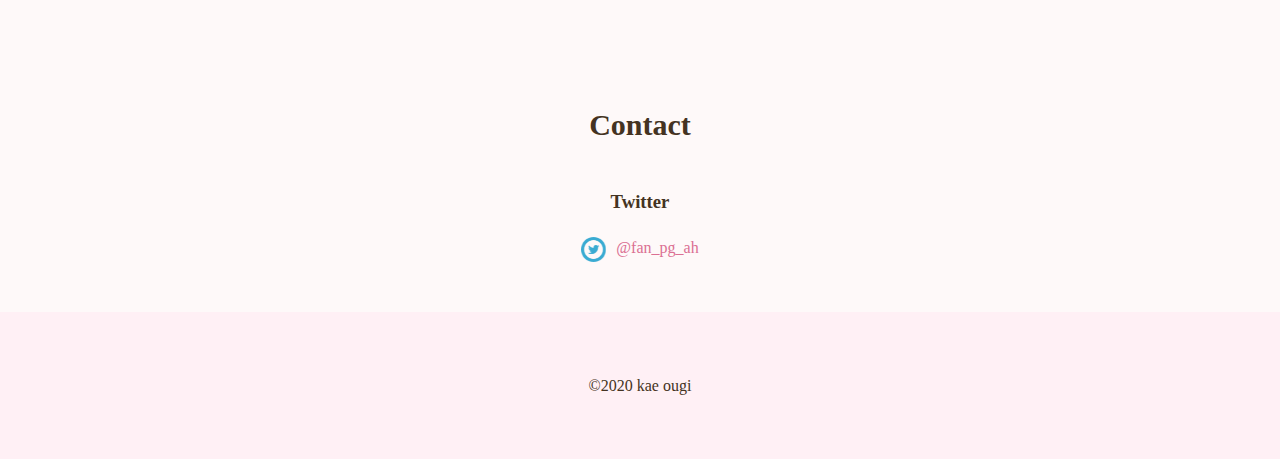
==== commit 859be116: "紹介文訂正 :wq" ====
--- a/index.html
+++ b/index.html
@@ -10,16 +10,16 @@
  <header>
   <nav>
     <ul class="main-nav">
-      <div class="point">
+      <div class="nav">
         <li><a href="#about">about me</a></li>
       </div>
-      <div class="point">
+      <div class="nav">
         <li><a href="#skill">skill</a></li>
       </div>
-      <div class="point">
+      <div class="nav">
         <li><a href="#deliverable">deliverable</a></li>
       </div>
-      <div class="point">
+      <div class="nav">
         <li><a href="#contact">contact</a></li>
       </div>
     </ul>
@@ -29,7 +29,7 @@
   <main>
       <div class="headerImg">
         <img src="img/p4031.jpg" alt="ポートフォリオ ホーム">
-          <h1> MyPortfolio</h1>
+          <h1>Welcome</h1>
       </div>
 
 
@@ -43,14 +43,9 @@
           初めまして。扇加恵と申します。
           <br>
           大学卒業後、ダンサーとして働き、その後ダンス用品店で販売員をしておりました。
-          <br>
-          ダンス用品店では同時に販売員の他にオンラインストアの発送業務を行っていた為、
-          その時からWebサイトに興味を持つようになりました。
-          <br>
-          これからの時代に必要な教養となると思ったプログラミングを勉強していくにつれ
-          Webサイトを作りたいと思うようになりました。
-          <br>
-          フルスタックエンジニアになって見た目が美しく、使いやすいWebサイトを作りたいと思います。
+          ダンス用品の販売員として勤務していた時、今後のキャリアパスを考えると非常に不安に感じ、技術を身に付けて長期に渡り一貫した職に就きたいと思い、プログラミングの学習を始めました。当時の自分はそれについての知識がほとんどなかった為、初心者が一番はじめやすいHTML&CSSの学習をはじめました。これをきっかけにプログラミングを本格的に学びたいと思い、プログラミングスクールに通いました。勉強をしていく中で大変に感じる時も多々ありましたが、勉強が進むにつれ出来なかったことが出来るようになったり、何かを作る楽しさを感じました。これらが私にとっては非常に魅力を感じ仕事にしたいと思うようになりました。
+          販売員時代に培ったコミュニケーション能力を生かし、お客様はもちろんの事、一緒に働くメンバーともより良い関係を築き業務を円滑に進めていきます。
+
         </p>
       </div>
     </div>
@@ -73,7 +68,7 @@
       <div class="box">
         <div class="item">
           <p>PHP</p>
-          <img src="img/プログラムアイコン.png" alt="PHPアイコン">
+          <img src="img/PHPアイコン.png" alt="PHPアイコン">
         </div>
       </div>
       <div class="box">
@@ -150,13 +145,9 @@
 <footer>
   &copy;2020 kae ougi
 </footer>
-<script src="js/jquery.min.js"></script>
-<script>
-  $(function(){
-    $('h1').hide().fadeIn(3000);
-  });
 
-</script>
-  
+
+<script src="https://ajax.googleapis.com/ajax/libs/jquery/3.4.1/jquery.min.js"></script>
+<script type="text/javascript" src="js/script.js"></script>
 </body>
 </html>--- a/css/style.css
+++ b/css/style.css
@@ -1,4 +1,4 @@
-@charset "UTF-8";
+
 html{
   font-size: 10px;
 }
@@ -56,9 +56,13 @@
 .content-section{
   padding: 5rem 0;
 }
-.point{
+.nav{
   cursor: pointer;
 }
+.nav:hover{
+  border-bottom: solid 3px plum;
+}
+
 .profile_details{
   display: flex;
   justify-content: space-around;
@@ -75,7 +79,7 @@
   line-height: 3.5rem;
 }
 .text p{
-  margin: 0;
+  margin-top: -2rem;
 }
 
 .profile_details .picture{
@@ -85,6 +89,7 @@
   padding: 2rem;
   margin-right: 3rem;
 }
+
 #skill >.container{
   display: grid;
   grid-template-columns: repeat(3,25rem);
@@ -191,4 +196,7 @@
     grid-template-rows: repeat(3,30rem);
     gap: 3rem ;
   }
-}
+  .deliverable{
+    display: block;
+  }
+}
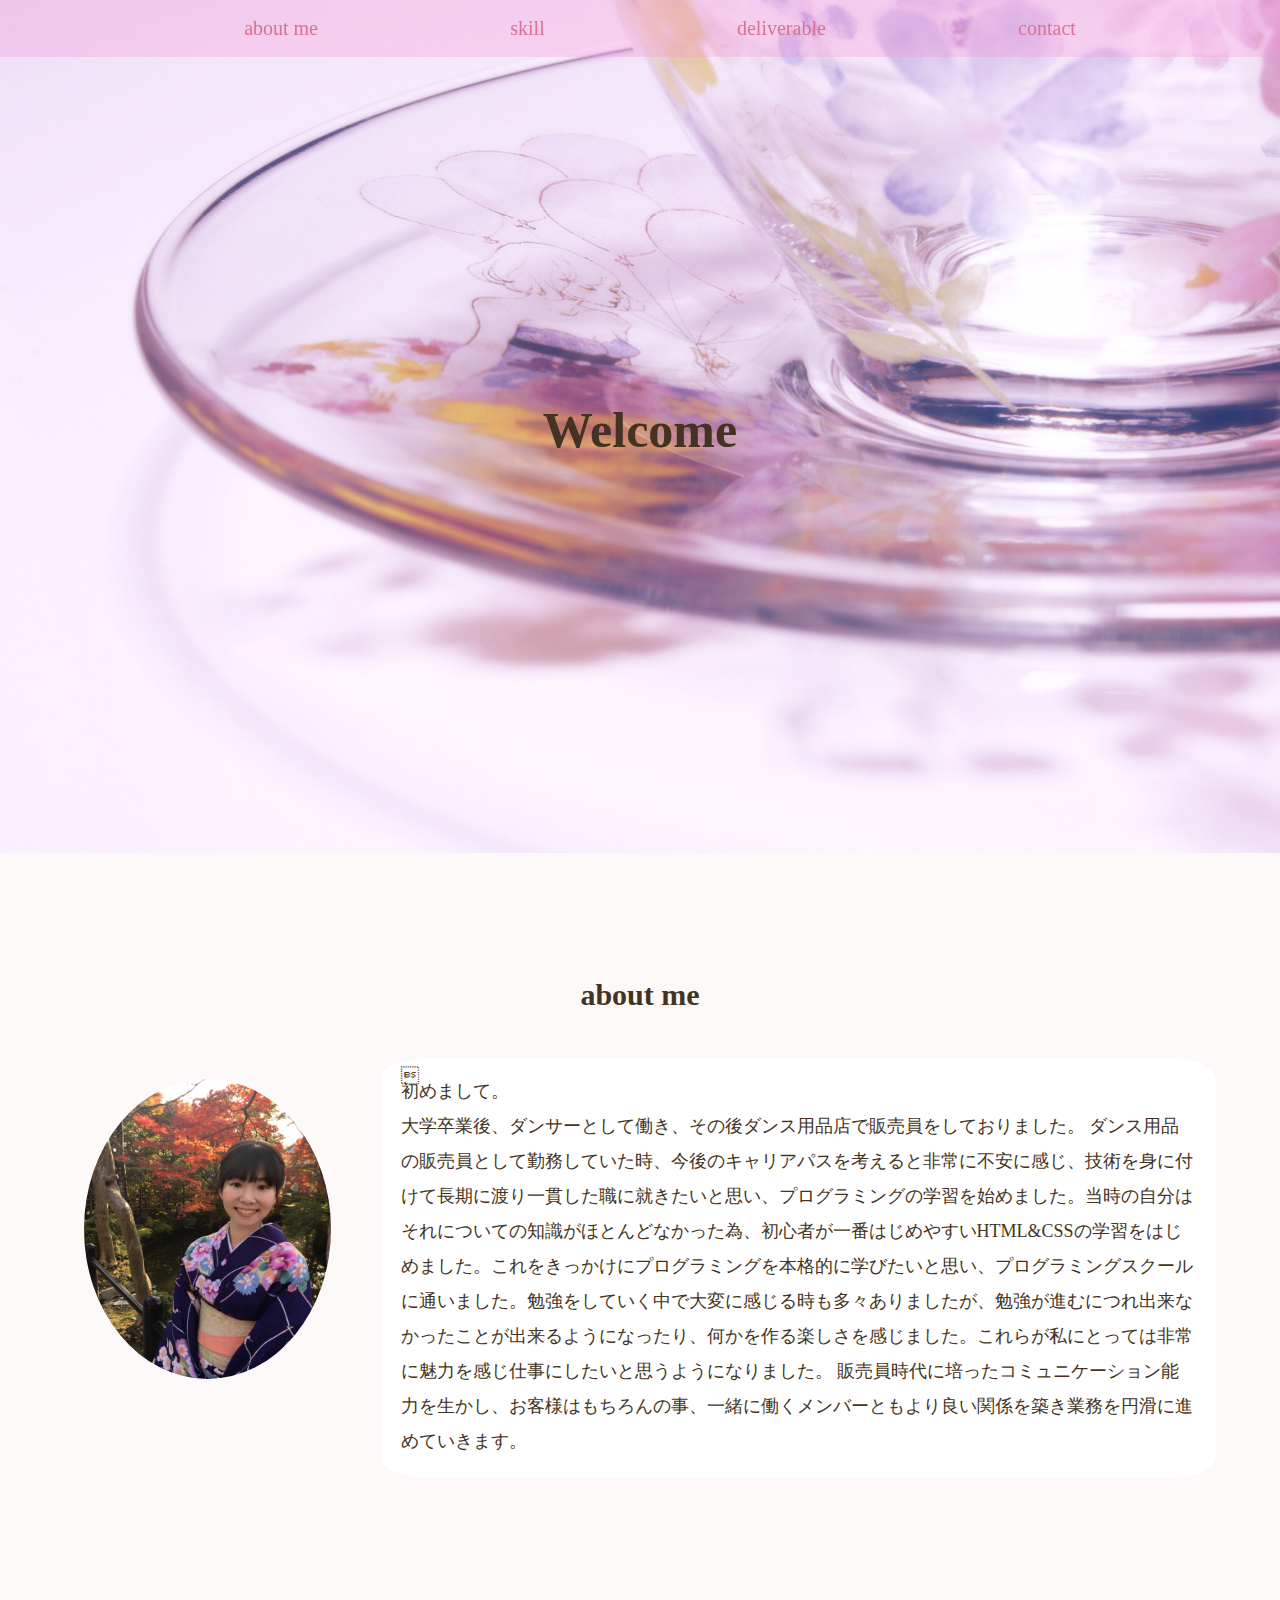
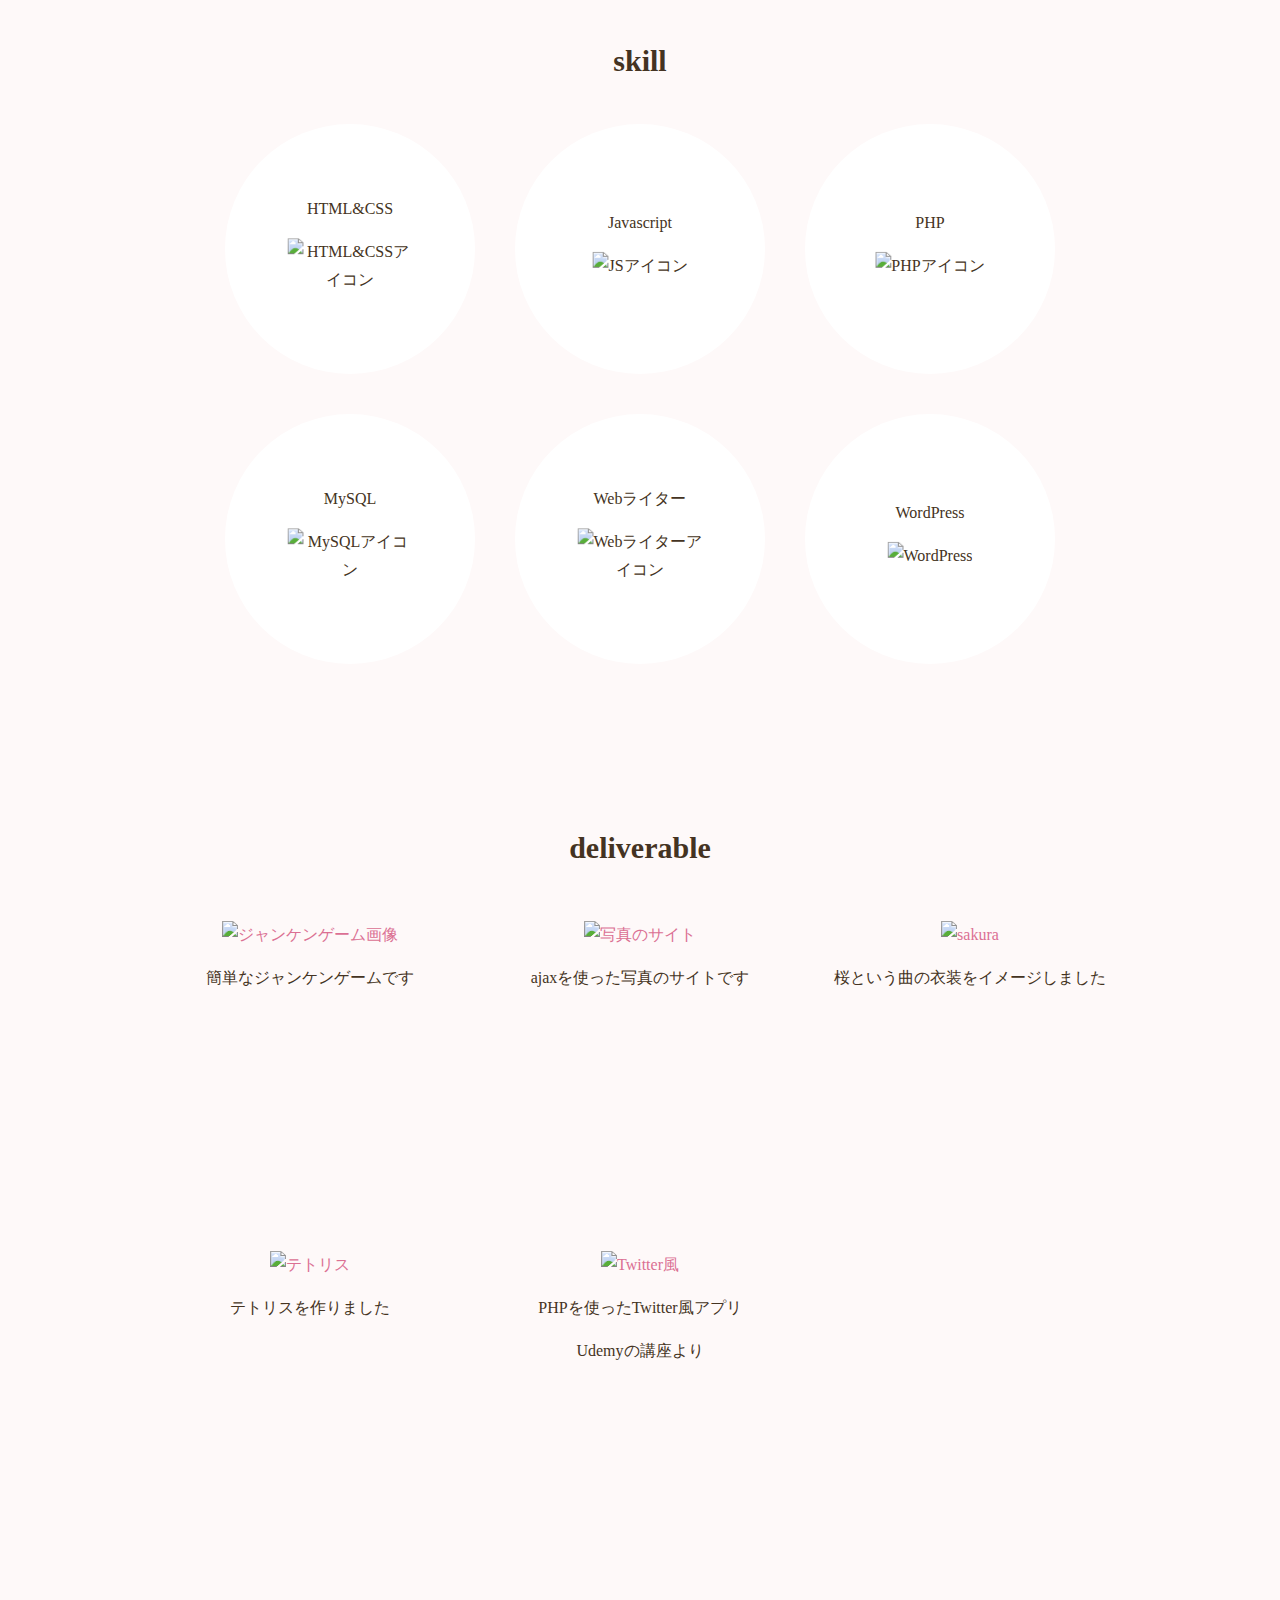
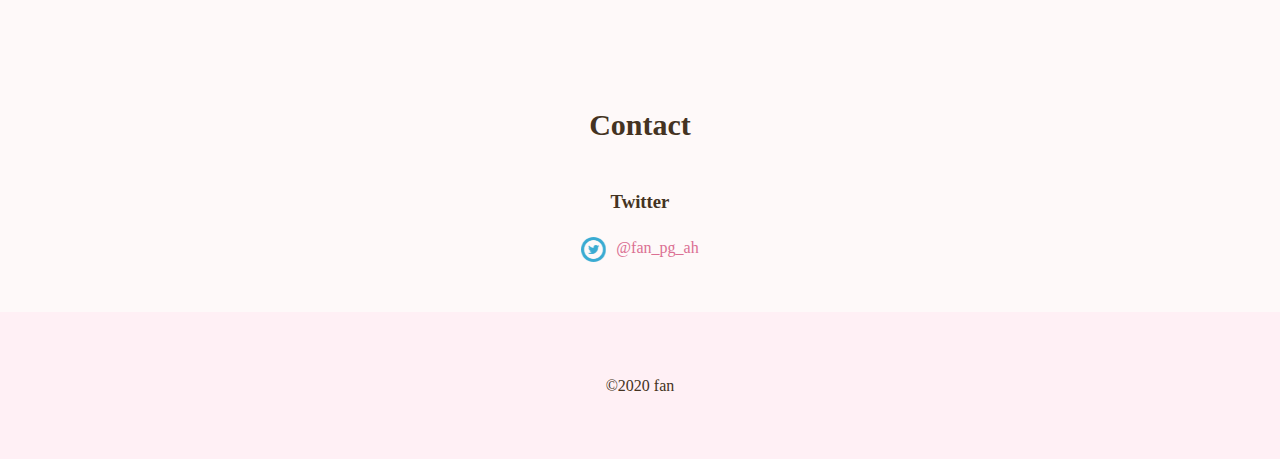
==== commit b19207f6: "訂正 :wq" ====
--- a/index.html
+++ b/index.html
@@ -40,7 +40,7 @@
       <img class="picture"src="img/IMG_1285.jpeg" alt="顔写真">
       <div class="text">
         <p>
-          初めまして。扇加恵と申します。
+          初めまして。
           <br>
           大学卒業後、ダンサーとして働き、その後ダンス用品店で販売員をしておりました。
           ダンス用品の販売員として勤務していた時、今後のキャリアパスを考えると非常に不安に感じ、技術を身に付けて長期に渡り一貫した職に就きたいと思い、プログラミングの学習を始めました。当時の自分はそれについての知識がほとんどなかった為、初心者が一番はじめやすいHTML&CSSの学習をはじめました。これをきっかけにプログラミングを本格的に学びたいと思い、プログラミングスクールに通いました。勉強をしていく中で大変に感じる時も多々ありましたが、勉強が進むにつれ出来なかったことが出来るようになったり、何かを作る楽しさを感じました。これらが私にとっては非常に魅力を感じ仕事にしたいと思うようになりました。
@@ -143,7 +143,7 @@
   </section>
 </main>
 <footer>
-  &copy;2020 kae ougi
+  &copy;2020 fan
 </footer>
 
 
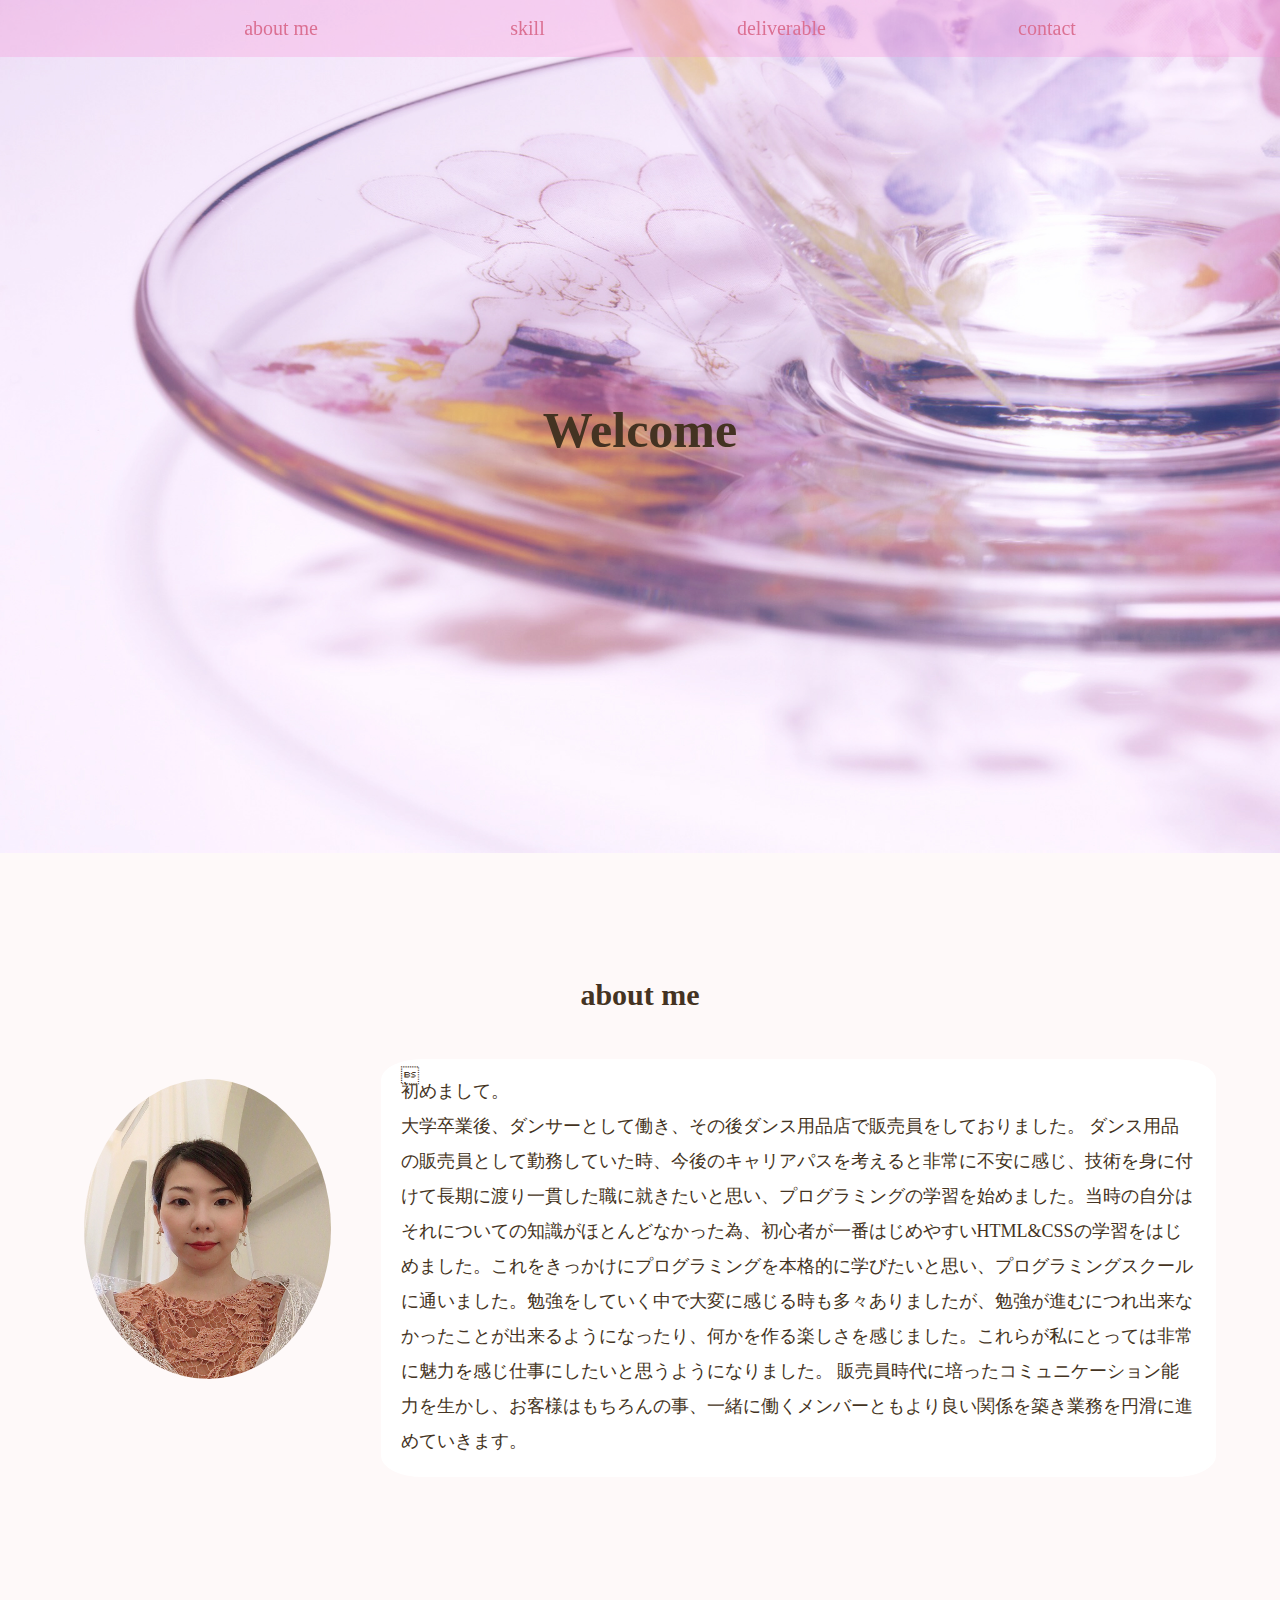
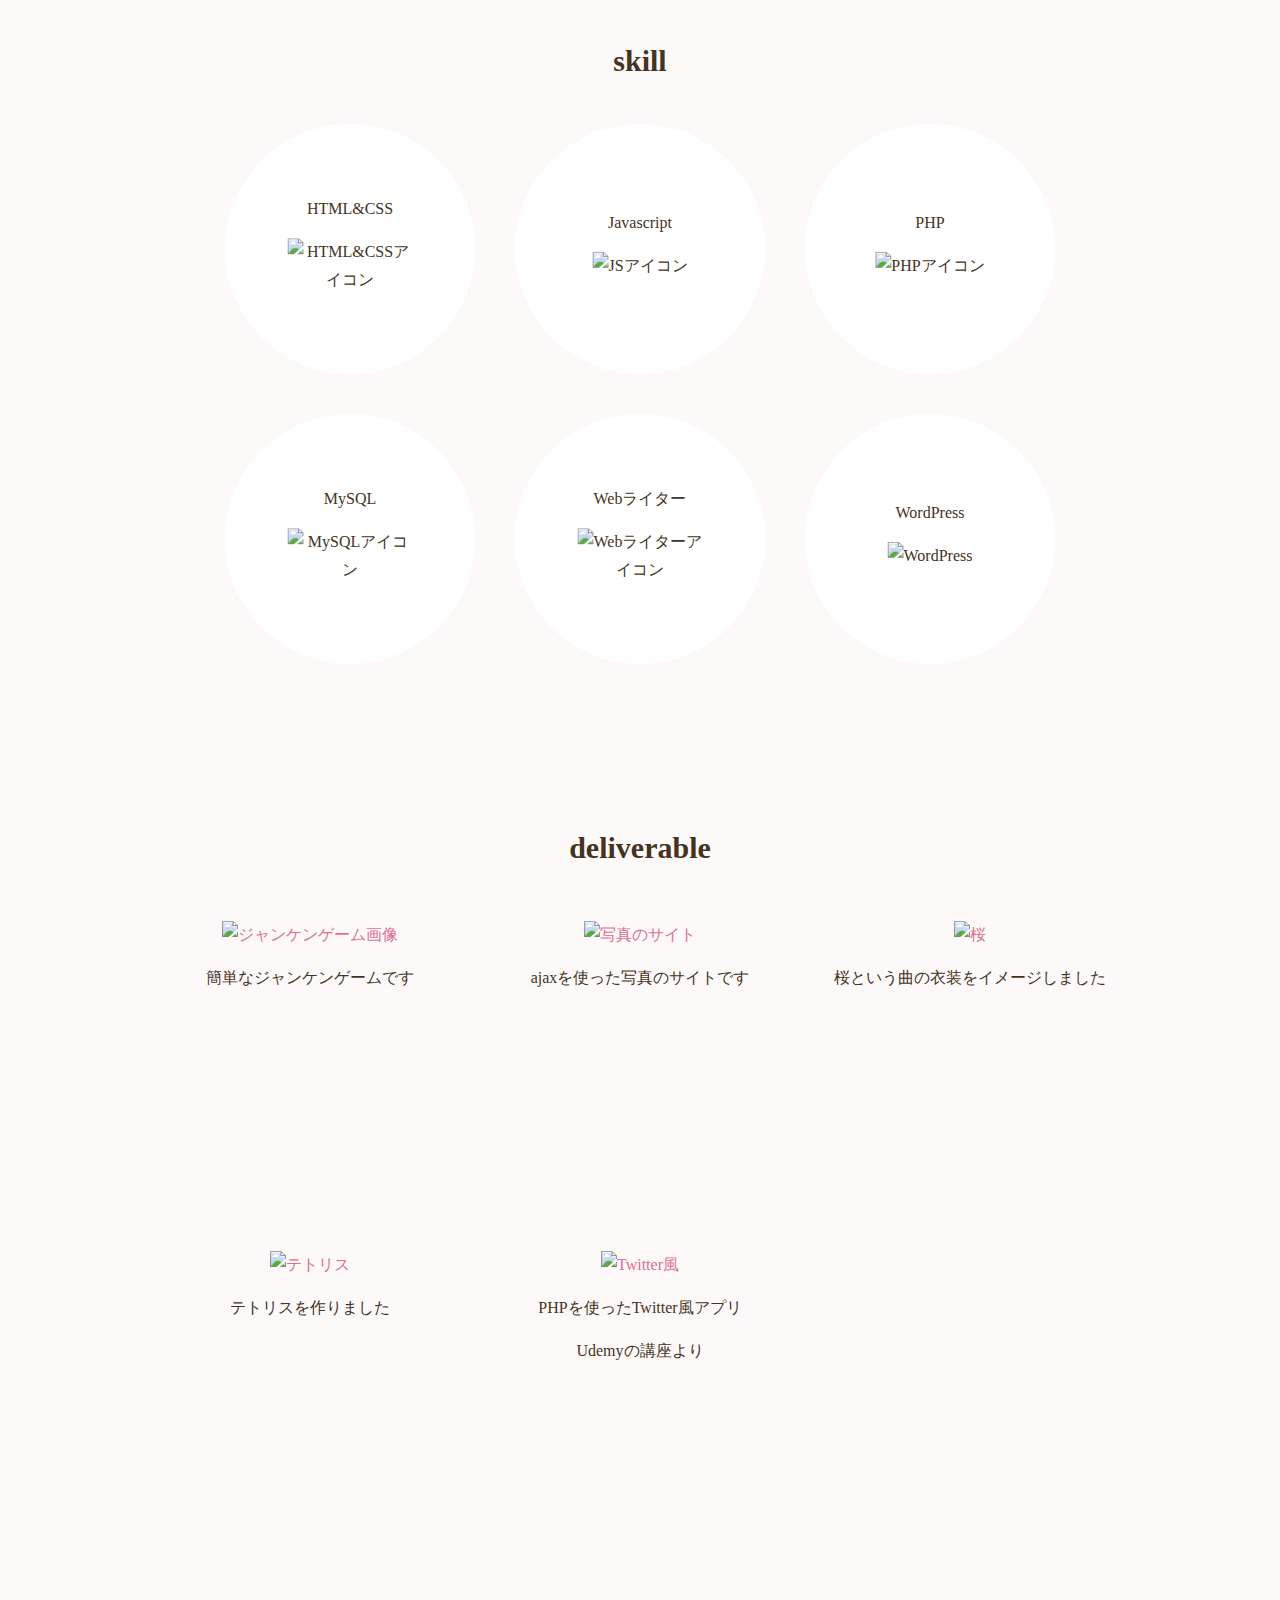
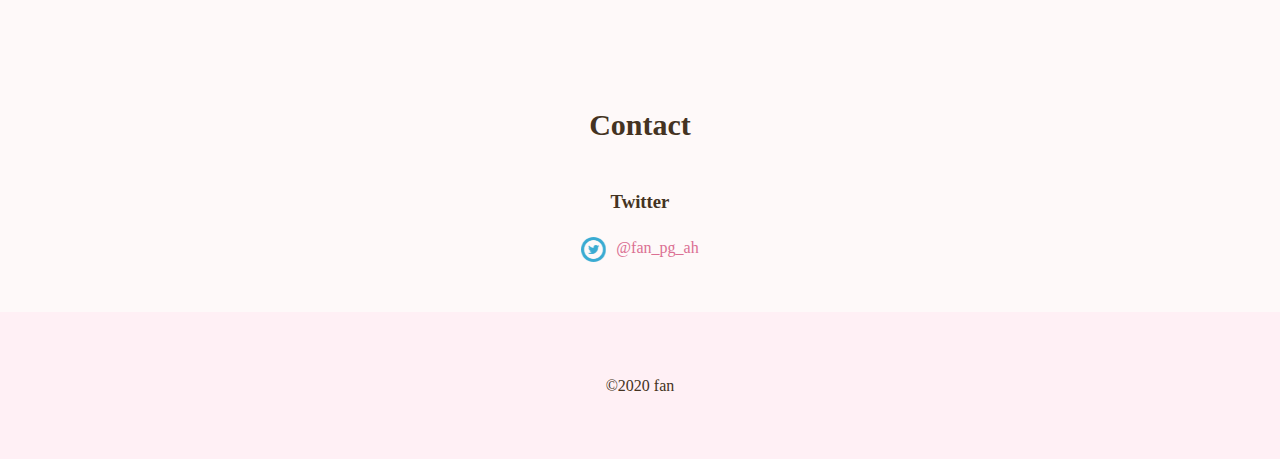
==== commit 9404bb68: "訂正 :wq" ====
--- a/index.html
+++ b/index.html
@@ -37,7 +37,7 @@
     <h2 class="title">about me</h2>
     <div class="profile_details">
       <!-- <img class="profile"src="img/flower201261777_TP_V.jpg" alt="プロフィール"> -->
-      <img class="picture"src="img/IMG_1285.jpeg" alt="顔写真">
+      <img class="picture"src="img/顔写真.jpeg" alt="顔写真">
       <div class="text">
         <p>
           初めまして。
@@ -108,7 +108,7 @@
       </div>
       <div class="work">
         <a target="_blank" href="sakura/index.html">
-          <img src="img/桜.png" alt="sakura"width=250px height=200px >
+          <img src="img/桜.png" alt="桜"width=250px height=200px >
           <p>桜という曲の衣装をイメージしました</p>
         </a>
       </div>
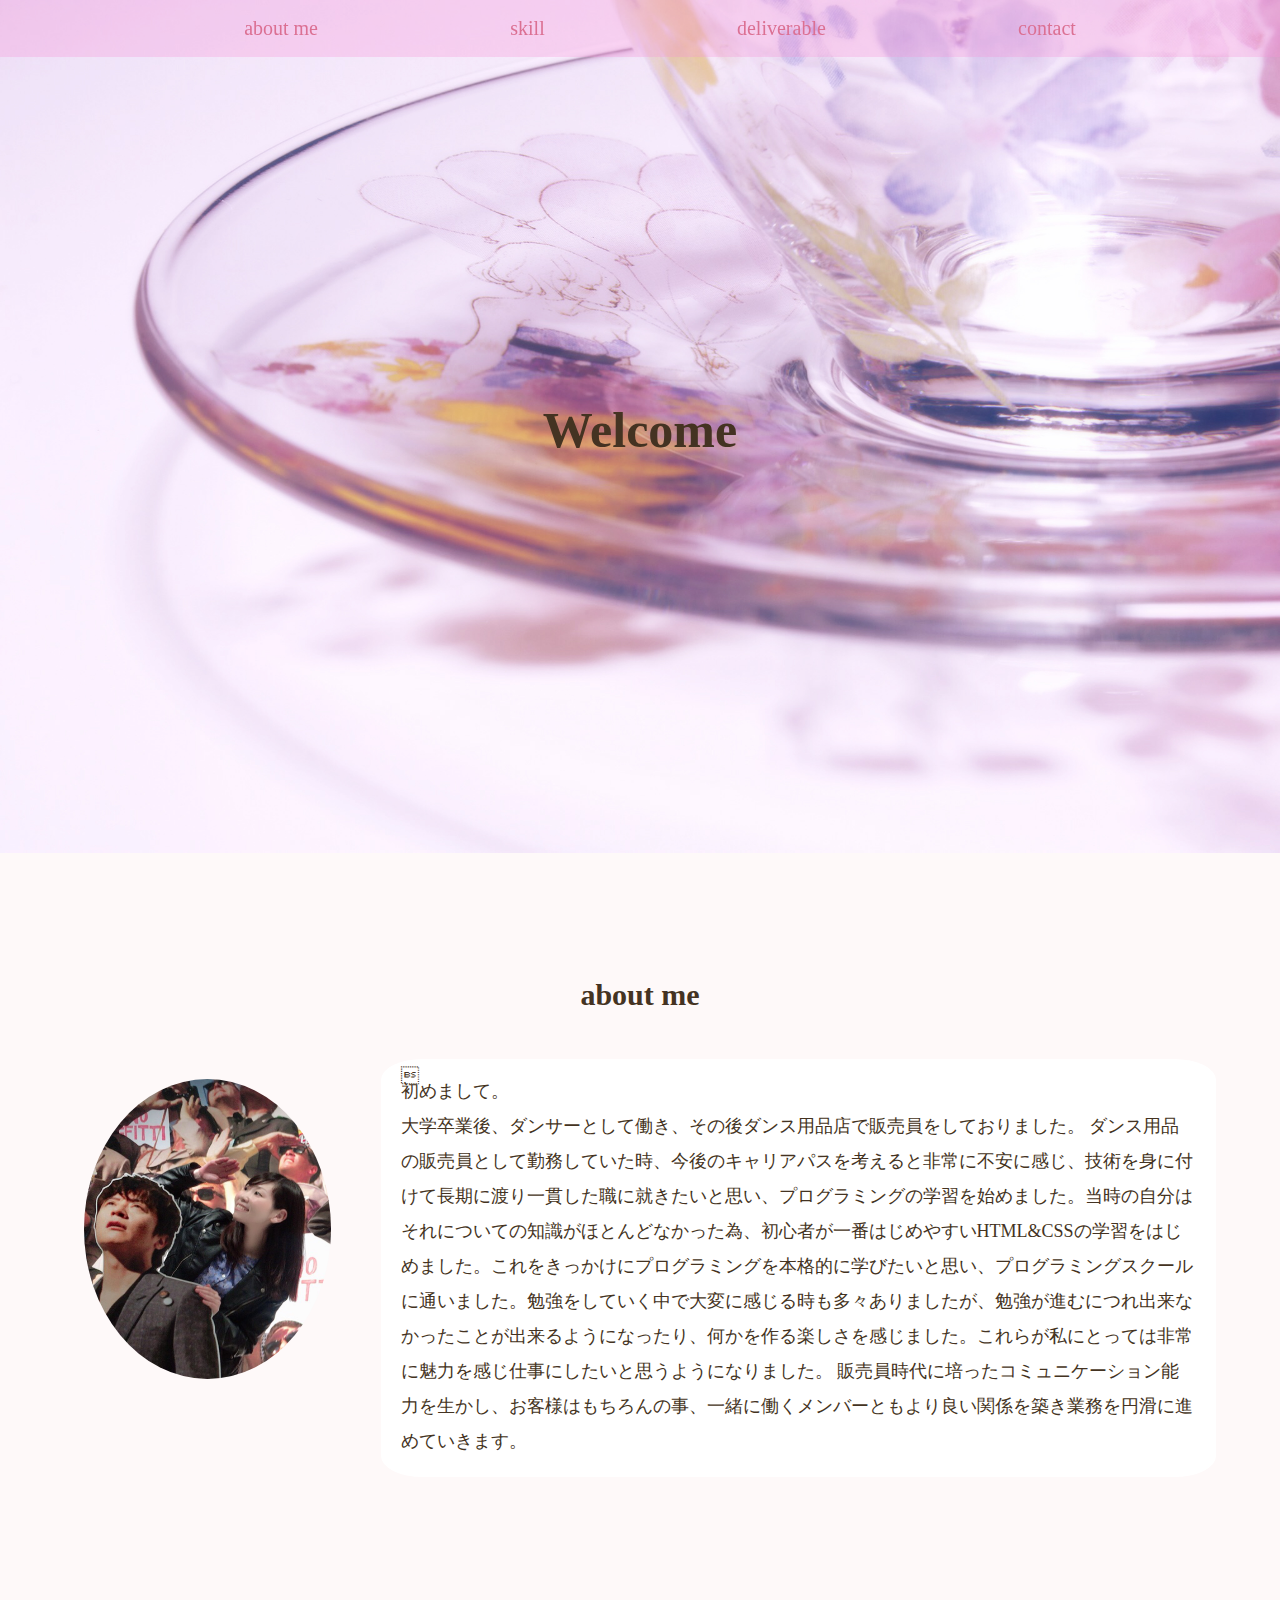
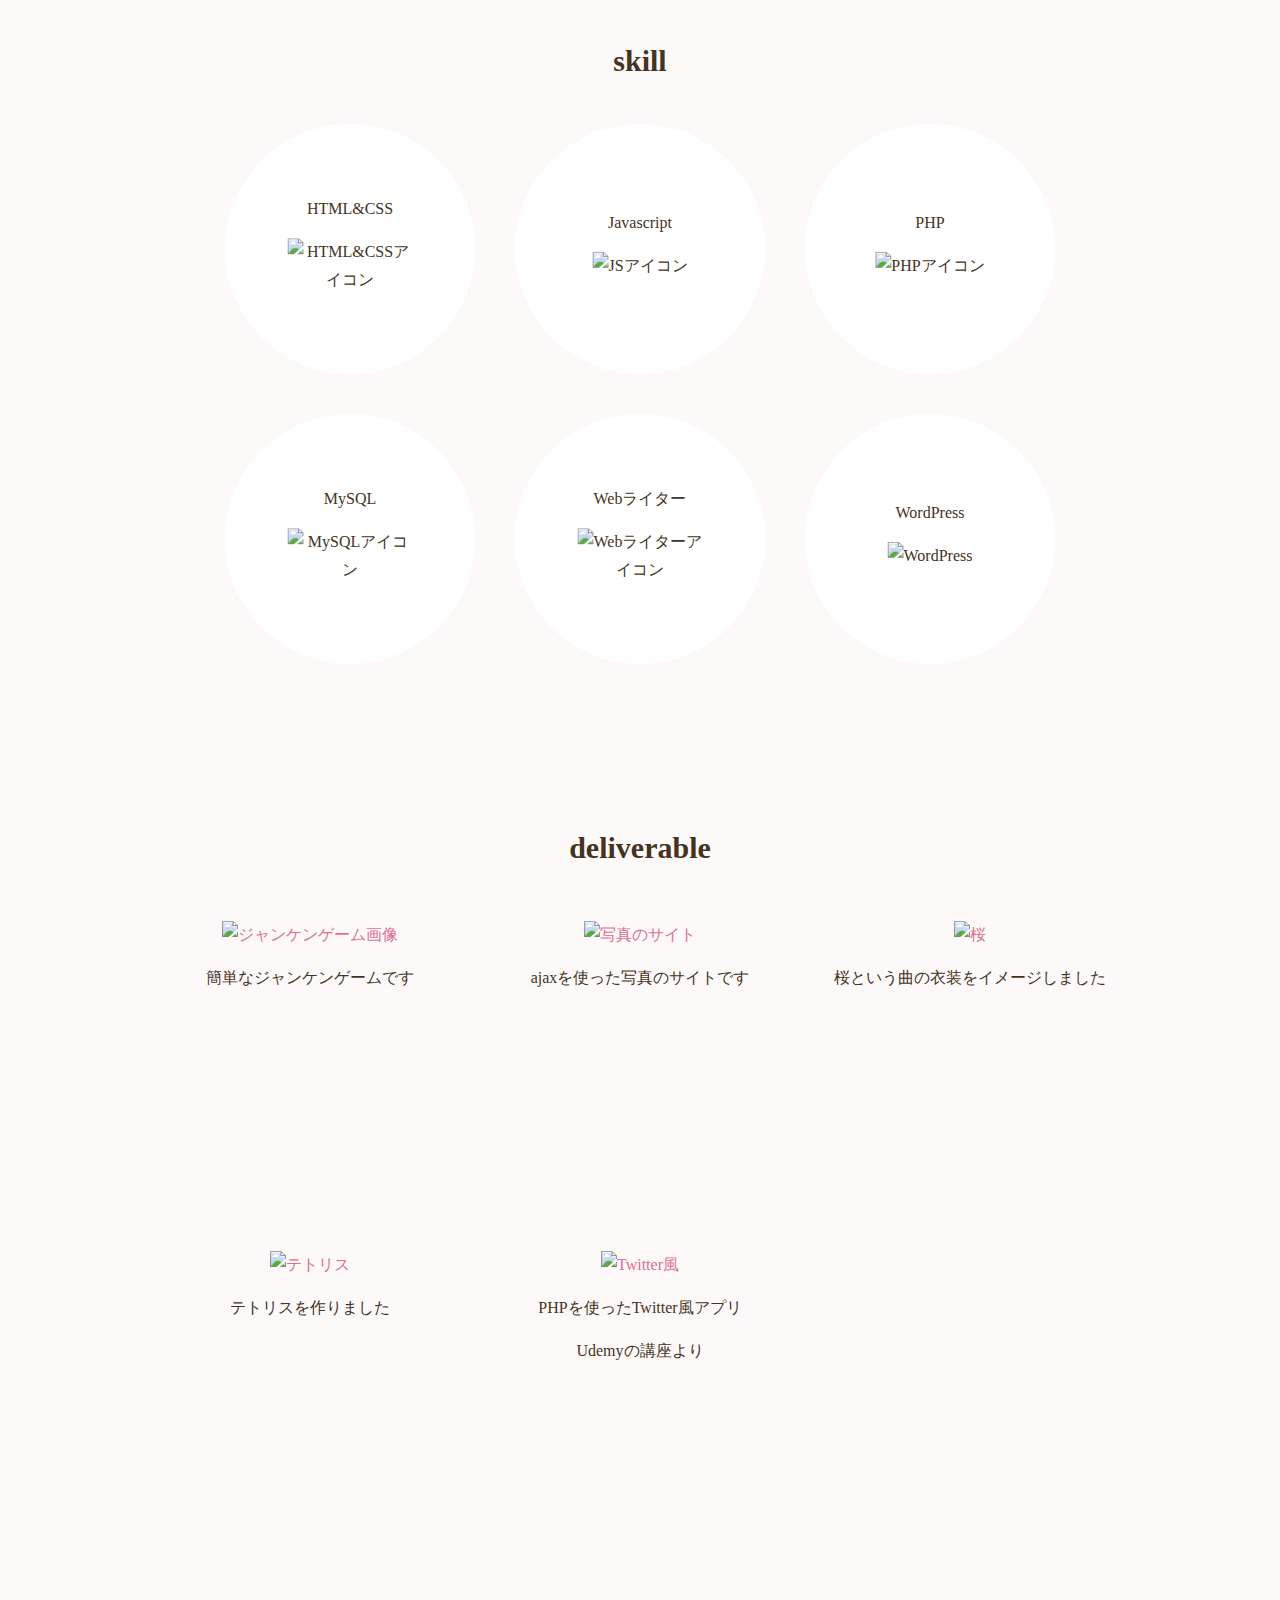
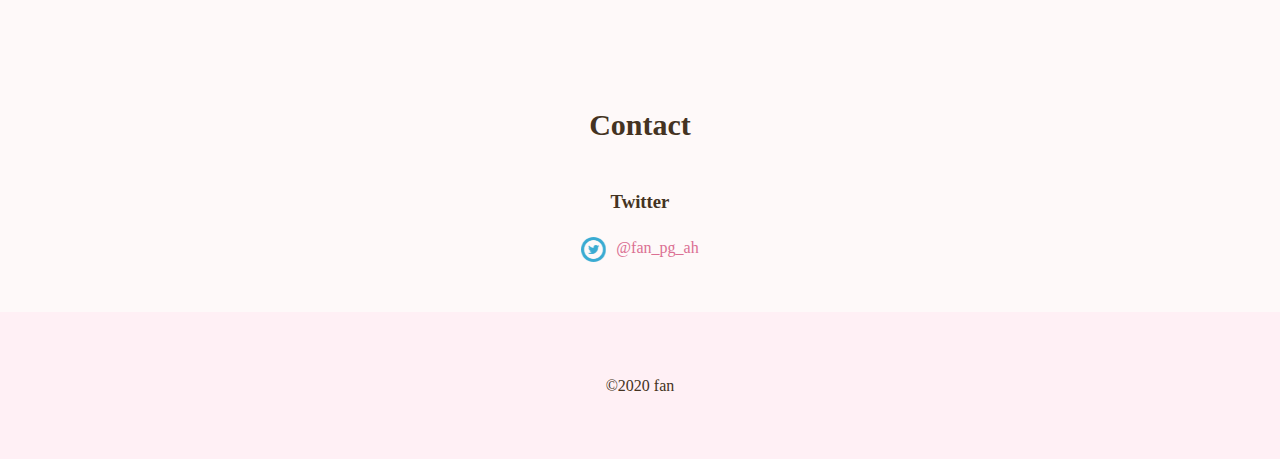
==== commit 5fd06791: "訂正 :wq" ====
--- a/index.html
+++ b/index.html
@@ -37,7 +37,7 @@
     <h2 class="title">about me</h2>
     <div class="profile_details">
       <!-- <img class="profile"src="img/flower201261777_TP_V.jpg" alt="プロフィール"> -->
-      <img class="picture"src="img/顔写真.jpeg" alt="顔写真">
+      <img class="picture"src="img/顔写真3.jpeg" alt="顔写真">
       <div class="text">
         <p>
           初めまして。
